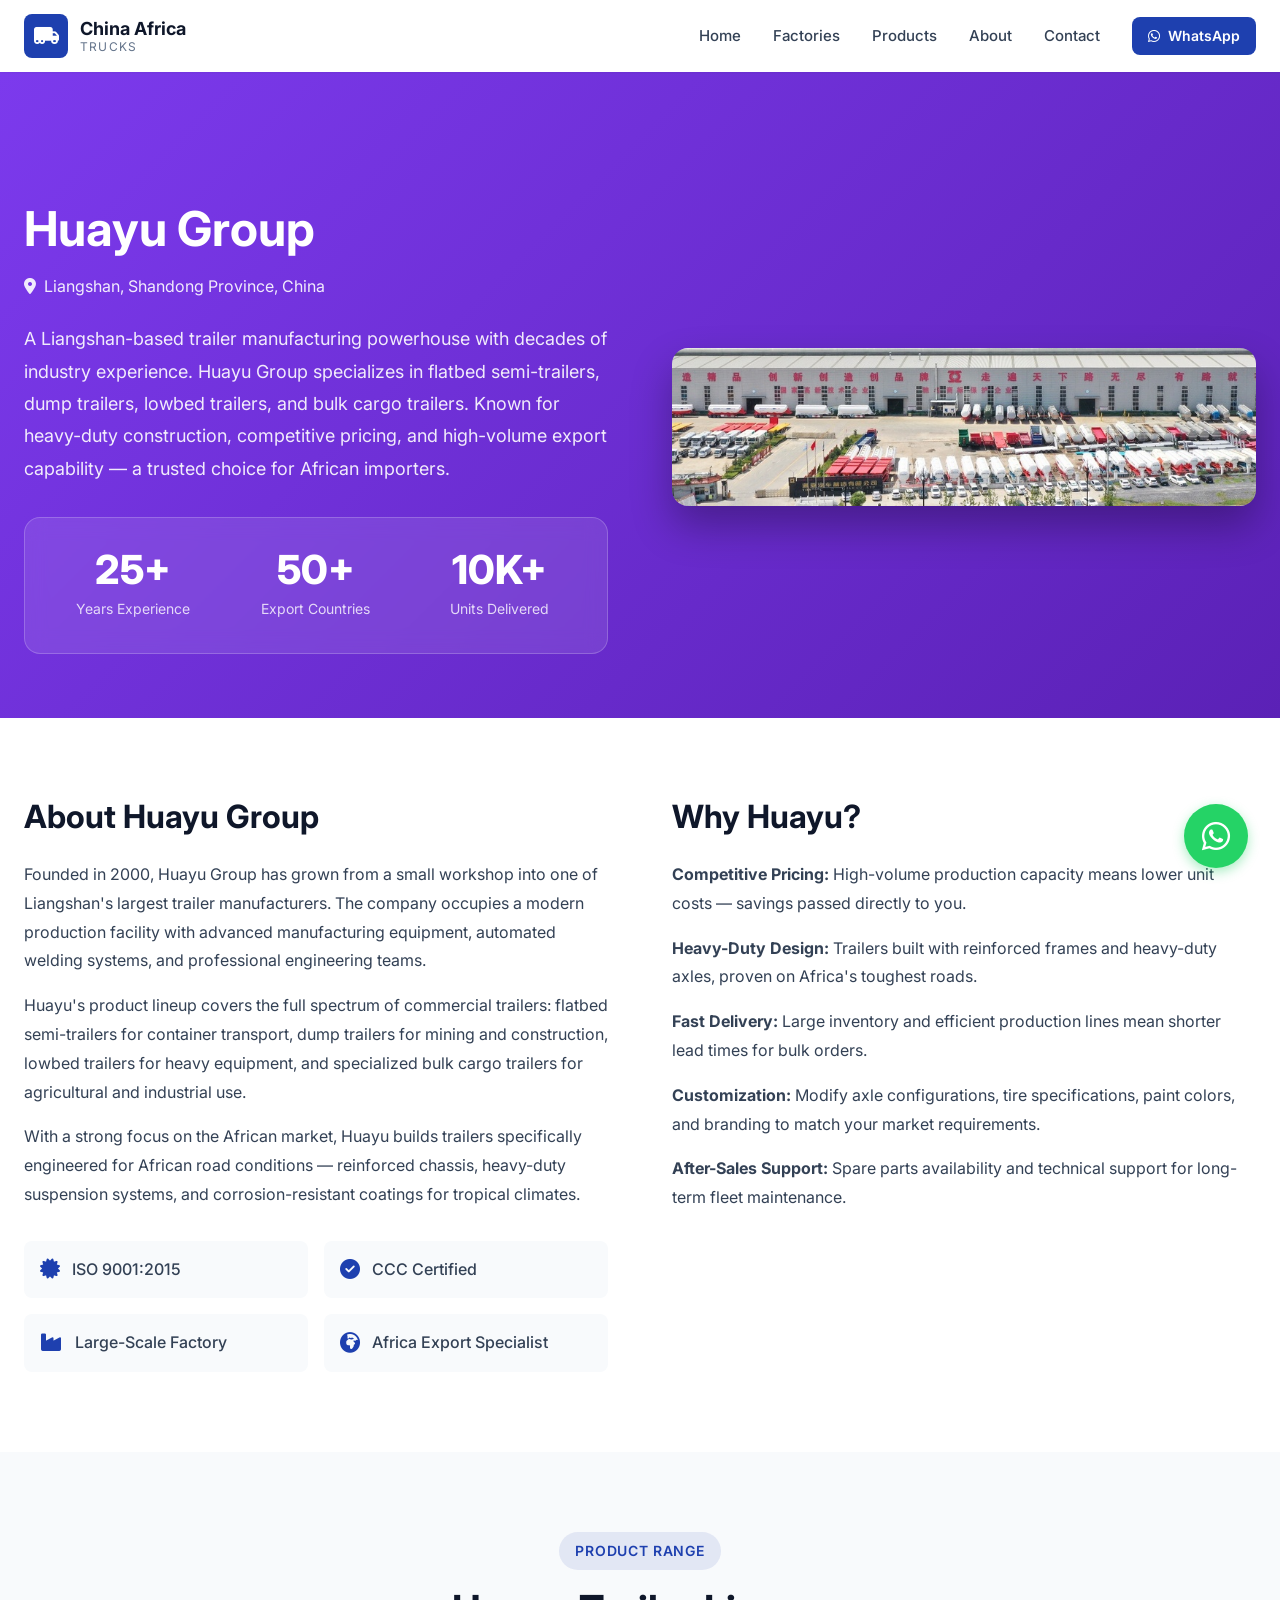
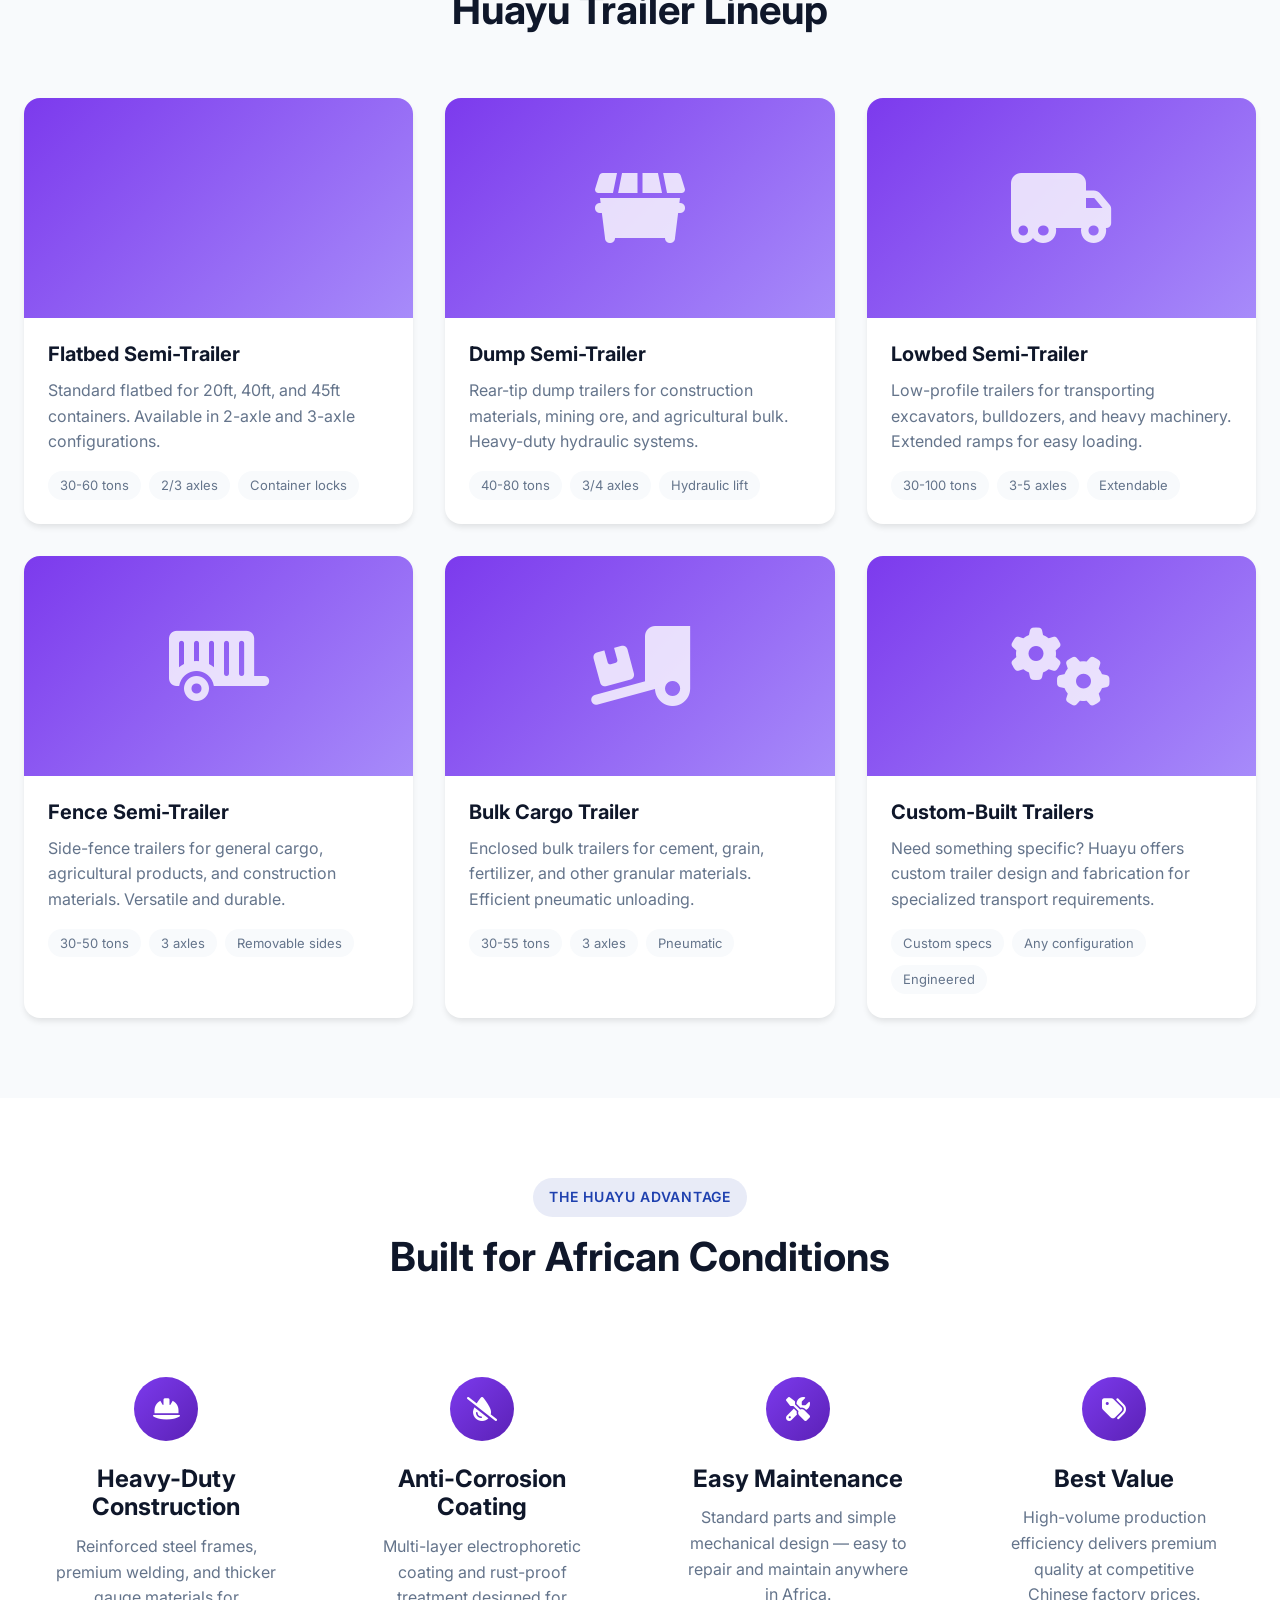
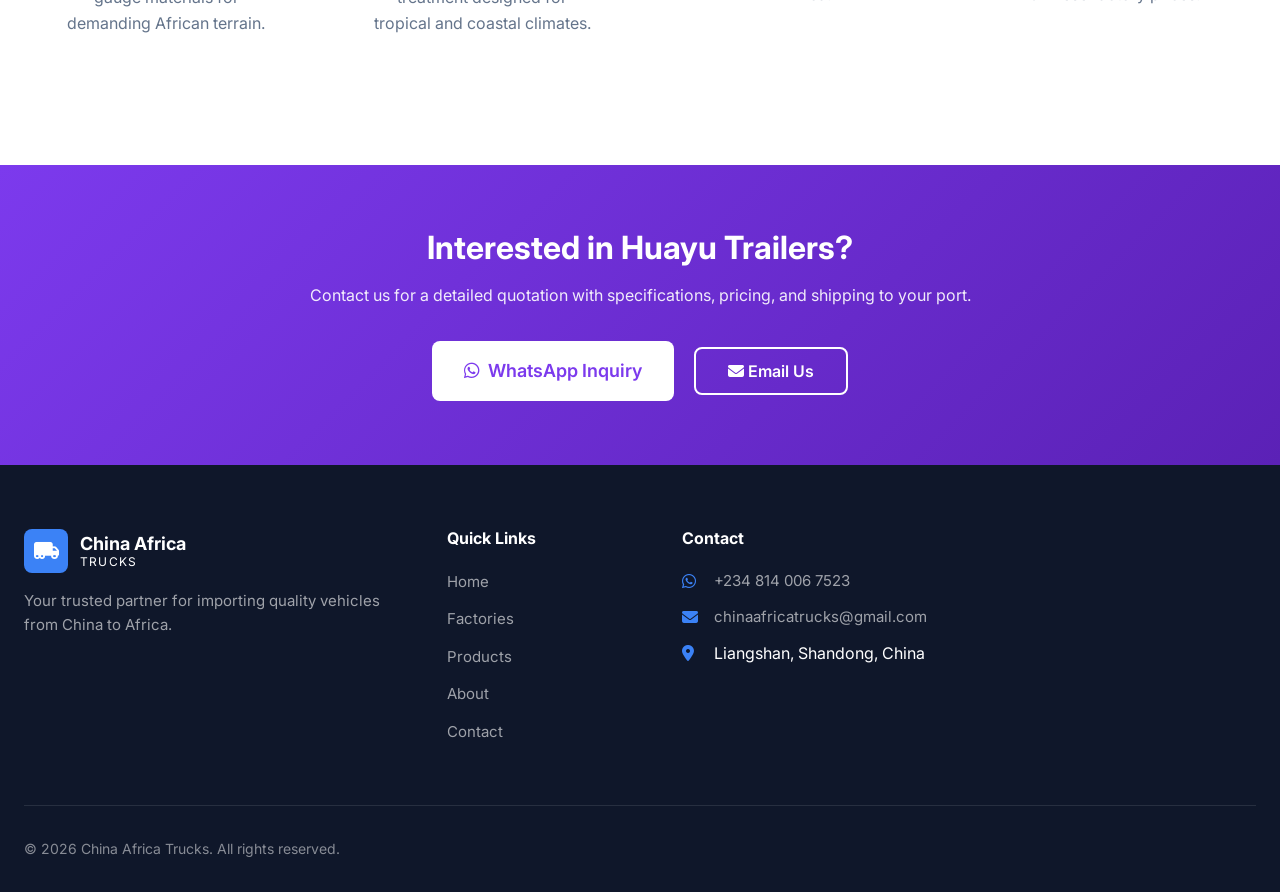
==== factories/huayu.html @ 966dcee7 "feat: Add Huayu Group, refresh Tongya content, mobile optimization - Add Liangshan Huayu Group as se" ====
<!DOCTYPE html>
<html lang="en">
<head>
<meta charset="UTF-8">
<meta name="viewport" content="width=device-width, initial-scale=1.0">
<title>Huayu Group | China Africa Trucks</title>
<meta name="description" content="Huayu Group - Leading manufacturer of flatbed and dump trailers in Liangshan, China. Decades of experience exporting to Africa with competitive pricing.">

<!-- Fonts -->
<link rel="preconnect" href="https://fonts.googleapis.com">
<link rel="preconnect" href="https://fonts.gstatic.com" crossorigin>
<link href="https://fonts.googleapis.com/css2?family=Inter:wght@400;500;600;700;800&display=swap" rel="stylesheet">

<!-- Icons -->
<link rel="stylesheet" href="https://cdnjs.cloudflare.com/ajax/libs/font-awesome/6.4.0/css/all.min.css">

<!-- Styles -->
<link rel="stylesheet" href="../css/style.css">

<style>
/* Factory Page Specific Styles */
.factory-hero {
background: linear-gradient(135deg, #7c3aed 0%, #5b21b6 100%);
color: white;
padding: 8rem 0 4rem;
margin-top: 72px;
}

.factory-hero-content {
display: grid;
grid-template-columns: 1fr 1fr;
gap: 4rem;
align-items: center;
}

.factory-hero-text h1 {
color: white;
font-size: 3rem;
margin-bottom: 1rem;
}

.factory-hero-text .location {
display: flex;
align-items: center;
gap: 0.5rem;
opacity: 0.9;
margin-bottom: 1.5rem;
}

.factory-hero-text .description {
font-size: 1.125rem;
line-height: 1.8;
opacity: 0.9;
margin-bottom: 2rem;
}

.factory-hero-stats {
display: grid;
grid-template-columns: repeat(3, 1fr);
gap: 2rem;
background: rgba(255,255,255,0.1);
backdrop-filter: blur(10px);
border-radius: 1rem;
padding: 2rem;
border: 1px solid rgba(255,255,255,0.2);
}

.hero-stat {
text-align: center;
}

.hero-stat .number {
font-size: 2.5rem;
font-weight: 800;
display: block;
line-height: 1;
}

.hero-stat .label {
font-size: 0.875rem;
opacity: 0.8;
margin-top: 0.5rem;
display: block;
}

.factory-hero-image img {
border-radius: 1rem;
box-shadow: 0 20px 40px rgba(0,0,0,0.3);
}

/* Overview Section */
.overview {
padding: 5rem 0;
}

.overview-grid {
display: grid;
grid-template-columns: 1fr 1fr;
gap: 4rem;
align-items: start;
}

.overview-text h2 {
font-size: 2rem;
margin-bottom: 1.5rem;
color: var(--text-dark);
}

.overview-text p {
margin-bottom: 1rem;
line-height: 1.8;
color: var(--text-body);
}

.cert-list {
display: grid;
grid-template-columns: repeat(2, 1fr);
gap: 1rem;
margin-top: 2rem;
}

.cert-item {
display: flex;
align-items: center;
gap: 0.75rem;
padding: 1rem;
background: var(--bg-gray);
border-radius: 0.5rem;
font-weight: 500;
}

.cert-item i {
color: var(--primary);
font-size: 1.25rem;
}

/* Products Section */
.products-section {
padding: 5rem 0;
background: var(--bg-gray);
}

.product-grid {
display: grid;
grid-template-columns: repeat(auto-fit, minmax(300px, 1fr));
gap: 2rem;
}

.product-card {
background: white;
border-radius: 1rem;
overflow: hidden;
box-shadow: var(--shadow-md);
transition: transform 0.3s ease, box-shadow 0.3s ease;
}

.product-card:hover {
transform: translateY(-4px);
box-shadow: var(--shadow-xl);
}

.product-image {
height: 220px;
background: linear-gradient(135deg, #7c3aed, #a78bfa);
display: flex;
align-items: center;
justify-content: center;
}

.product-image i {
font-size: 5rem;
color: white;
opacity: 0.8;
}

.product-info {
padding: 1.5rem;
}

.product-info h3 {
font-size: 1.25rem;
margin-bottom: 0.75rem;
color: var(--text-dark);
}

.product-info p {
color: var(--text-light);
line-height: 1.6;
margin-bottom: 1rem;
}

.product-specs {
display: flex;
flex-wrap: wrap;
gap: 0.5rem;
}

.spec-tag {
padding: 0.25rem 0.75rem;
background: var(--bg-gray);
border-radius: 2rem;
font-size: 0.8125rem;
color: var(--text-light);
}

/* Advantages Section */
.advantages {
padding: 5rem 0;
}

.adv-grid {
display: grid;
grid-template-columns: repeat(auto-fit, minmax(250px, 1fr));
gap: 2rem;
}

.adv-card {
text-align: center;
padding: 2rem;
}

.adv-card .adv-icon {
width: 64px;
height: 64px;
background: linear-gradient(135deg, #7c3aed, #5b21b6);
border-radius: 50%;
display: flex;
align-items: center;
justify-content: center;
margin: 0 auto 1.5rem;
color: white;
font-size: 1.5rem;
}

.adv-card h3 {
margin-bottom: 0.75rem;
color: var(--text-dark);
}

.adv-card p {
color: var(--text-light);
line-height: 1.6;
}

/* CTA Section */
.cta-section {
padding: 4rem 0;
background: linear-gradient(135deg, #7c3aed 0%, #5b21b6 100%);
color: white;
text-align: center;
}

.cta-section h2 {
color: white;
font-size: 2rem;
margin-bottom: 1rem;
}

.cta-section p {
opacity: 0.9;
margin-bottom: 2rem;
}

.cta-section .btn {
background: white;
color: #7c3aed;
}

.cta-section .btn:hover {
background: #f5f3ff;
}

.cta-section .btn-outline-white {
border: 2px solid white;
color: white;
padding: 0.75rem 2rem;
border-radius: 0.5rem;
text-decoration: none;
font-weight: 600;
margin-left: 1rem;
transition: all 0.3s;
}

.cta-section .btn-outline-white:hover {
background: white;
color: #7c3aed;
}

@media (max-width: 768px) {
.factory-hero-content {
grid-template-columns: 1fr;
gap: 2rem;
}

.factory-hero-text h1 {
font-size: 2rem;
}

.factory-hero-stats {
grid-template-columns: repeat(3, 1fr);
gap: 1rem;
padding: 1.25rem;
}

.hero-stat .number {
font-size: 1.75rem;
}

.overview-grid {
grid-template-columns: 1fr;
}

.cert-list {
grid-template-columns: 1fr;
}

.cta-section .btn-outline-white {
display: block;
margin: 1rem 0 0;
}
}
</style>
</head>
<body>

<!-- Navigation -->
<nav class="navbar" id="navbar">
<div class="container">
<div class="nav-wrapper">
<a href="../" class="logo">
<div class="logo-icon"><i class="fas fa-truck-moving"></i></div>
<div class="logo-text">
<span class="logo-main">China Africa</span>
<span class="logo-sub">Trucks</span>
</div>
</a>
<div class="nav-menu" id="navMenu">
<ul class="nav-links">
<li><a href="../#home">Home</a></li>
<li><a href="../#factories">Factories</a></li>
<li><a href="../#products">Products</a></li>
<li><a href="../#about">About</a></li>
<li><a href="../#contact">Contact</a></li>
</ul>
<div class="nav-actions">
<a href="https://wa.me/2348140067523" class="btn btn-primary btn-sm" target="_blank">
<i class="fab fa-whatsapp"></i> WhatsApp
</a>
</div>
</div>
<button class="mobile-toggle" id="mobileToggle" aria-label="Toggle Menu">
<span></span><span></span><span></span>
</button>
</div>
</div>
</nav>

<!-- Hero -->
<section class="factory-hero">
<div class="container">
<div class="factory-hero-content">
<div class="factory-hero-text">
<h1>Huayu Group</h1>
<div class="location">
<i class="fas fa-map-marker-alt"></i>
<span>Liangshan, Shandong Province, China</span>
</div>
<p class="description">
A Liangshan-based trailer manufacturing powerhouse with decades of industry experience. Huayu Group specializes in flatbed semi-trailers, dump trailers, lowbed trailers, and bulk cargo trailers. Known for heavy-duty construction, competitive pricing, and high-volume export capability — a trusted choice for African importers.
</p>
<div class="factory-hero-stats">
<div class="hero-stat">
<span class="number">25+</span>
<span class="label">Years Experience</span>
</div>
<div class="hero-stat">
<span class="number">50+</span>
<span class="label">Export Countries</span>
</div>
<div class="hero-stat">
<span class="number">10K+</span>
<span class="label">Units Delivered</span>
</div>
</div>
</div>
<div class="factory-hero-image">
<img src="../assets/images/tongya-factory.jpg" alt="Huayu Group Factory" style="width:100%;height:auto" loading="lazy">
</div>
</div>
</div>
</section>

<!-- Overview -->
<section class="overview">
<div class="container">
<div class="overview-grid">
<div class="overview-text">
<h2>About Huayu Group</h2>
<p>Founded in 2000, Huayu Group has grown from a small workshop into one of Liangshan's largest trailer manufacturers. The company occupies a modern production facility with advanced manufacturing equipment, automated welding systems, and professional engineering teams.</p>
<p>Huayu's product lineup covers the full spectrum of commercial trailers: flatbed semi-trailers for container transport, dump trailers for mining and construction, lowbed trailers for heavy equipment, and specialized bulk cargo trailers for agricultural and industrial use.</p>
<p>With a strong focus on the African market, Huayu builds trailers specifically engineered for African road conditions — reinforced chassis, heavy-duty suspension systems, and corrosion-resistant coatings for tropical climates.</p>
<div class="cert-list">
<div class="cert-item">
<i class="fas fa-certificate"></i>
<span>ISO 9001:2015</span>
</div>
<div class="cert-item">
<i class="fas fa-check-circle"></i>
<span>CCC Certified</span>
</div>
<div class="cert-item">
<i class="fas fa-industry"></i>
<span>Large-Scale Factory</span>
</div>
<div class="cert-item">
<i class="fas fa-globe-africa"></i>
<span>Africa Export Specialist</span>
</div>
</div>
</div>
<div class="overview-text">
<h2>Why Huayu?</h2>
<p><strong>Competitive Pricing:</strong> High-volume production capacity means lower unit costs — savings passed directly to you.</p>
<p><strong>Heavy-Duty Design:</strong> Trailers built with reinforced frames and heavy-duty axles, proven on Africa's toughest roads.</p>
<p><strong>Fast Delivery:</strong> Large inventory and efficient production lines mean shorter lead times for bulk orders.</p>
<p><strong>Customization:</strong> Modify axle configurations, tire specifications, paint colors, and branding to match your market requirements.</p>
<p><strong>After-Sales Support:</strong> Spare parts availability and technical support for long-term fleet maintenance.</p>
</div>
</div>
</div>
</section>

<!-- Products -->
<section class="products-section">
<div class="container">
<div class="section-header">
<span class="section-tag">Product Range</span>
<h2 class="section-title">Huayu Trailer Lineup</h2>
</div>
<div class="product-grid">

<div class="product-card">
<div class="product-image"><i class="fas fa-truck-flatbed"></i></div>
<div class="product-info">
<h3>Flatbed Semi-Trailer</h3>
<p>Standard flatbed for 20ft, 40ft, and 45ft containers. Available in 2-axle and 3-axle configurations.</p>
<div class="product-specs">
<span class="spec-tag">30-60 tons</span>
<span class="spec-tag">2/3 axles</span>
<span class="spec-tag">Container locks</span>
</div>
</div>
</div>

<div class="product-card">
<div class="product-image"><i class="fas fa-dumpster"></i></div>
<div class="product-info">
<h3>Dump Semi-Trailer</h3>
<p>Rear-tip dump trailers for construction materials, mining ore, and agricultural bulk. Heavy-duty hydraulic systems.</p>
<div class="product-specs">
<span class="spec-tag">40-80 tons</span>
<span class="spec-tag">3/4 axles</span>
<span class="spec-tag">Hydraulic lift</span>
</div>
</div>
</div>

<div class="product-card">
<div class="product-image"><i class="fas fa-truck-moving"></i></div>
<div class="product-info">
<h3>Lowbed Semi-Trailer</h3>
<p>Low-profile trailers for transporting excavators, bulldozers, and heavy machinery. Extended ramps for easy loading.</p>
<div class="product-specs">
<span class="spec-tag">30-100 tons</span>
<span class="spec-tag">3-5 axles</span>
<span class="spec-tag">Extendable</span>
</div>
</div>
</div>

<div class="product-card">
<div class="product-image"><i class="fas fa-trailer"></i></div>
<div class="product-info">
<h3>Fence Semi-Trailer</h3>
<p>Side-fence trailers for general cargo, agricultural products, and construction materials. Versatile and durable.</p>
<div class="product-specs">
<span class="spec-tag">30-50 tons</span>
<span class="spec-tag">3 axles</span>
<span class="spec-tag">Removable sides</span>
</div>
</div>
</div>

<div class="product-card">
<div class="product-image"><i class="fas fa-truck-loading"></i></div>
<div class="product-info">
<h3>Bulk Cargo Trailer</h3>
<p>Enclosed bulk trailers for cement, grain, fertilizer, and other granular materials. Efficient pneumatic unloading.</p>
<div class="product-specs">
<span class="spec-tag">30-55 tons</span>
<span class="spec-tag">3 axles</span>
<span class="spec-tag">Pneumatic</span>
</div>
</div>
</div>

<div class="product-card">
<div class="product-image"><i class="fas fa-cogs"></i></div>
<div class="product-info">
<h3>Custom-Built Trailers</h3>
<p>Need something specific? Huayu offers custom trailer design and fabrication for specialized transport requirements.</p>
<div class="product-specs">
<span class="spec-tag">Custom specs</span>
<span class="spec-tag">Any configuration</span>
<span class="spec-tag">Engineered</span>
</div>
</div>
</div>

</div>
</div>
</section>

<!-- Advantages -->
<section class="advantages">
<div class="container">
<div class="section-header">
<span class="section-tag">The Huayu Advantage</span>
<h2 class="section-title">Built for African Conditions</h2>
</div>
<div class="adv-grid">
<div class="adv-card">
<div class="adv-icon"><i class="fas fa-hard-hat"></i></div>
<h3>Heavy-Duty Construction</h3>
<p>Reinforced steel frames, premium welding, and thicker gauge materials for demanding African terrain.</p>
</div>
<div class="adv-card">
<div class="adv-icon"><i class="fas fa-tint-slash"></i></div>
<h3>Anti-Corrosion Coating</h3>
<p>Multi-layer electrophoretic coating and rust-proof treatment designed for tropical and coastal climates.</p>
</div>
<div class="adv-card">
<div class="adv-icon"><i class="fas fa-tools"></i></div>
<h3>Easy Maintenance</h3>
<p>Standard parts and simple mechanical design — easy to repair and maintain anywhere in Africa.</p>
</div>
<div class="adv-card">
<div class="adv-icon"><i class="fas fa-tags"></i></div>
<h3>Best Value</h3>
<p>High-volume production efficiency delivers premium quality at competitive Chinese factory prices.</p>
</div>
</div>
</div>
</section>

<!-- CTA -->
<section class="cta-section">
<div class="container">
<h2>Interested in Huayu Trailers?</h2>
<p>Contact us for a detailed quotation with specifications, pricing, and shipping to your port.</p>
<a href="https://wa.me/2348140067523" class="btn btn-primary btn-lg" target="_blank">
<i class="fab fa-whatsapp"></i> WhatsApp Inquiry
</a>
<a href="../#contact" class="btn-outline-white">
<i class="fas fa-envelope"></i> Email Us
</a>
</div>
</section>

<!-- Footer -->
<footer class="footer">
<div class="container">
<div class="footer-grid">
<div class="footer-brand">
<a href="../" class="logo">
<div class="logo-icon"><i class="fas fa-truck-moving"></i></div>
<div class="logo-text">
<span class="logo-main">China Africa</span>
<span class="logo-sub">Trucks</span>
</div>
</a>
<p class="footer-tagline">Your trusted partner for importing quality vehicles from China to Africa.</p>
</div>
<div class="footer-links">
<h4>Quick Links</h4>
<ul>
<li><a href="../#home">Home</a></li>
<li><a href="../#factories">Factories</a></li>
<li><a href="../#products">Products</a></li>
<li><a href="../#about">About</a></li>
<li><a href="../#contact">Contact</a></li>
</ul>
</div>
<div class="footer-contact">
<h4>Contact</h4>
<ul>
<li><i class="fab fa-whatsapp"></i> <a href="https://wa.me/2348140067523">+234 814 006 7523</a></li>
<li><i class="fas fa-envelope"></i> <a href="mailto:chinaafricatrucks@gmail.com">chinaafricatrucks@gmail.com</a></li>
<li><i class="fas fa-map-marker-alt"></i> <span>Liangshan, Shandong, China</span></li>
</ul>
</div>
</div>
<div class="footer-bottom">
<p>© 2026 China Africa Trucks. All rights reserved.</p>
</div>
</div>
</footer>

<a href="https://wa.me/2348140067523" class="whatsapp-float" target="_blank" aria-label="Chat on WhatsApp">
<i class="fab fa-whatsapp"></i>
<span class="whatsapp-tooltip">Chat with us</span>
</a>

<script src="../js/main.js"></script>
</body>
</html>
---- css/style.css ----
/* CSS Variables */
:root {
    /* Colors */
    --primary: #1e40af;
    --primary-light: #3b82f6;
    --primary-dark: #1e3a8a;
    --secondary: #f59e0b;
    --accent: #10b981;
    --whatsapp: #25d366;
    
    /* Text Colors */
    --text-dark: #0f172a;
    --text-body: #334155;
    --text-light: #64748b;
    --text-muted: #94a3b8;
    
    /* Background Colors */
    --bg-white: #ffffff;
    --bg-gray: #f8fafc;
    --bg-dark: #0f172a;
    --bg-overlay: rgba(15, 23, 42, 0.7);
    
    /* Border & Shadow */
    --border-light: #e2e8f0;
    --border-medium: #cbd5e1;
    --shadow-sm: 0 1px 2px 0 rgba(0, 0, 0, 0.05);
    --shadow-md: 0 4px 6px -1px rgba(0, 0, 0, 0.1);
    --shadow-lg: 0 10px 15px -3px rgba(0, 0, 0, 0.1);
    --shadow-xl: 0 20px 25px -5px rgba(0, 0, 0, 0.1);
    
    /* Spacing */
    --section-padding: 6rem;
    --container-max: 1280px;
    
    /* Typography */
    --font-sans: 'Inter', -apple-system, BlinkMacSystemFont, 'Segoe UI', Roboto, sans-serif;
    
    /* Animation */
    --transition-fast: 150ms ease;
    --transition-base: 300ms ease;
    --transition-slow: 500ms ease;
    
    /* Border Radius */
    --radius-sm: 0.375rem;
    --radius-md: 0.5rem;
    --radius-lg: 0.75rem;
    --radius-xl: 1rem;
    --radius-full: 9999px;
}

/* Reset & Base */
*, *::before, *::after {
    margin: 0;
    padding: 0;
    box-sizing: border-box;
}

html {
    scroll-behavior: smooth;
    font-size: 16px;
}

body {
    font-family: var(--font-sans);
    font-size: 1rem;
    line-height: 1.6;
    color: var(--text-body);
    background: var(--bg-white);
    -webkit-font-smoothing: antialiased;
    -moz-osx-font-smoothing: grayscale;
}

img {
    max-width: 100%;
    height: auto;
    display: block;
}

a {
    color: var(--primary);
    text-decoration: none;
    transition: color var(--transition-base);
}

a:hover {
    color: var(--primary-light);
}

/* Container */
.container {
    max-width: var(--container-max);
    margin: 0 auto;
    padding: 0 1.5rem;
}

/* Typography */
h1, h2, h3, h4, h5, h6 {
    font-weight: 700;
    line-height: 1.2;
    color: var(--text-dark);
}

h1 { font-size: clamp(2rem, 5vw, 3.5rem); }
h2 { font-size: clamp(1.75rem, 4vw, 2.5rem); }
h3 { font-size: clamp(1.25rem, 3vw, 1.5rem); }

p {
    margin-bottom: 1rem;
}

/* Section Base */
.section {
    padding: var(--section-padding) 0;
}

.section-gray {
    background: var(--bg-gray);
}

.section-dark {
    background: var(--bg-dark);
    color: white;
}

.section-dark h2,
.section-dark h3 {
    color: white;
}

/* Section Header */
.section-header {
    text-align: center;
    max-width: 700px;
    margin: 0 auto 4rem;
}

.section-header.left {
    text-align: left;
    margin-left: 0;
}

.section-header.light {
    color: white;
}

.section-tag {
    display: inline-block;
    padding: 0.5rem 1rem;
    background: rgba(30, 64, 175, 0.1);
    color: var(--primary);
    font-size: 0.875rem;
    font-weight: 600;
    text-transform: uppercase;
    letter-spacing: 0.05em;
    border-radius: var(--radius-full);
    margin-bottom: 1rem;
}

.section-dark .section-tag {
    background: rgba(255, 255, 255, 0.1);
    color: white;
}

.section-title {
    margin-bottom: 1rem;
}

/* Buttons */
.btn {
    display: inline-flex;
    align-items: center;
    justify-content: center;
    gap: 0.5rem;
    padding: 0.75rem 1.5rem;
    font-size: 1rem;
    font-weight: 600;
    border-radius: var(--radius-md);
    border: none;
    cursor: pointer;
    transition: all var(--transition-base);
    text-decoration: none;
}

.btn-primary {
    background: var(--primary);
    color: white;
}

.btn-primary:hover {
    background: var(--primary-dark);
    color: white;
    transform: translateY(-2px);
    box-shadow: var(--shadow-lg);
}

.btn-secondary {
    background: var(--secondary);
    color: white;
}

.btn-secondary:hover {
    background: #d97706;
    color: white;
}

.btn-outline {
    background: transparent;
    color: var(--primary);
    border: 2px solid var(--primary);
}

.btn-outline:hover {
    background: var(--primary);
    color: white;
}

.btn-text {
    background: transparent;
    color: var(--primary);
    padding: 0.5rem;
}

.btn-text:hover {
    color: var(--primary-dark);
}

.btn-sm {
    padding: 0.5rem 1rem;
    font-size: 0.875rem;
}

.btn-lg {
    padding: 1rem 2rem;
    font-size: 1.125rem;
}

.btn-full {
    width: 100%;
}

/* Navigation */
.navbar {
    position: fixed;
    top: 0;
    left: 0;
    right: 0;
    z-index: 1000;
    background: rgba(255, 255, 255, 0.95);
    backdrop-filter: blur(10px);
    box-shadow: var(--shadow-sm);
    transition: all var(--transition-base);
}

.nav-wrapper {
    display: flex;
    align-items: center;
    justify-content: space-between;
    height: 72px;
}

.logo {
    display: flex;
    align-items: center;
    gap: 0.75rem;
    text-decoration: none;
}

.logo-icon {
    width: 44px;
    height: 44px;
    background: var(--primary);
    color: white;
    border-radius: var(--radius-md);
    display: flex;
    align-items: center;
    justify-content: center;
    font-size: 1.25rem;
}

.logo-text {
    display: flex;
    flex-direction: column;
    line-height: 1.2;
}

.logo-main {
    font-size: 1.125rem;
    font-weight: 700;
    color: var(--text-dark);
}

.logo-sub {
    font-size: 0.75rem;
    color: var(--text-light);
    text-transform: uppercase;
    letter-spacing: 0.1em;
}

.nav-menu {
    display: flex;
    align-items: center;
    gap: 2rem;
}

.nav-links {
    display: flex;
    list-style: none;
    gap: 2rem;
}

.nav-links a {
    color: var(--text-body);
    font-weight: 500;
    font-size: 0.9375rem;
    position: relative;
}

.nav-links a:hover {
    color: var(--primary);
}

.nav-links a::after {
    content: '';
    position: absolute;
    bottom: -4px;
    left: 0;
    width: 0;
    height: 2px;
    background: var(--primary);
    transition: width var(--transition-base);
}

.nav-links a:hover::after {
    width: 100%;
}

/* Dropdown */
.dropdown {
    position: relative;
}

.dropdown-menu {
    position: absolute;
    top: 100%;
    left: 0;
    min-width: 200px;
    background: white;
    border-radius: var(--radius-lg);
    box-shadow: var(--shadow-xl);
    padding: 0.5rem;
    opacity: 0;
    visibility: hidden;
    transform: translateY(10px);
    transition: all var(--transition-base);
    list-style: none;
}

.dropdown:hover .dropdown-menu {
    opacity: 1;
    visibility: visible;
    transform: translateY(0);
}

.dropdown-menu a {
    display: block;
    padding: 0.625rem 1rem;
    border-radius: var(--radius-md);
    font-size: 0.875rem;
}

.dropdown-menu a:hover {
    background: var(--bg-gray);
}

.nav-actions {
    display: flex;
    align-items: center;
    gap: 1rem;
}

.lang-switch {
    display: flex;
    align-items: center;
    gap: 0.5rem;
    padding: 0.5rem 1rem;
    background: transparent;
    border: 1px solid var(--border-light);
    border-radius: var(--radius-md);
    font-size: 0.875rem;
    font-weight: 500;
    color: var(--text-body);
    cursor: pointer;
    transition: all var(--transition-base);
}

.lang-switch:hover {
    border-color: var(--primary);
    color: var(--primary);
}

.mobile-toggle {
    display: none;
    flex-direction: column;
    gap: 5px;
    background: none;
    border: none;
    cursor: pointer;
    padding: 0.5rem;
}

.mobile-toggle span {
    width: 24px;
    height: 2px;
    background: var(--text-dark);
    border-radius: 2px;
    transition: all var(--transition-base);
}

/* Hero Section */
.hero {
    position: relative;
    min-height: 100vh;
    display: flex;
    align-items: center;
    justify-content: center;
    padding-top: 72px;
    background: linear-gradient(135deg, #1e3a8a 0%, #1e40af 50%, #3b82f6 100%);
    overflow: hidden;
}

.hero-background {
    position: absolute;
    inset: 0;
    overflow: hidden;
}

.hero-overlay {
    position: absolute;
    inset: 0;
    background: url('data:image/svg+xml,<svg xmlns="http://www.w3.org/2000/svg" viewBox="0 0 100 100"><rect fill="none" width="100" height="100"/><path fill="rgba(255,255,255,0.03)" d="M0,50 Q25,30 50,50 T100,50 L100,100 L0,100 Z"/></svg>');
    background-size: 100% auto;
    animation: wave 20s linear infinite;
}

.hero-pattern {
    position: absolute;
    inset: 0;
    background-image: radial-gradient(circle at 2px 2px, rgba(255,255,255,0.1) 1px, transparent 0);
    background-size: 40px 40px;
}

@keyframes wave {
    0% { transform: translateX(0); }
    100% { transform: translateX(-50%); }
}

.hero-content {
    position: relative;
    z-index: 1;
    text-align: center;
    color: white;
    max-width: 900px;
    padding: 2rem;
}

.hero-badge {
    display: inline-flex;
    align-items: center;
    gap: 0.5rem;
    padding: 0.5rem 1rem;
    background: rgba(255, 255, 255, 0.15);
    backdrop-filter: blur(10px);
    border-radius: var(--radius-full);
    font-size: 0.875rem;
    font-weight: 500;
    margin-bottom: 1.5rem;
}

.hero-badge i {
    color: var(--accent);
}

.hero-title {
    font-size: clamp(2.5rem, 6vw, 4rem);
    font-weight: 800;
    line-height: 1.1;
    margin-bottom: 1.5rem;
    color: white;
}

.hero-subtitle {
    font-size: clamp(1.125rem, 2.5vw, 1.5rem);
    font-weight: 400;
    opacity: 0.9;
    margin-bottom: 2.5rem;
    max-width: 600px;
    margin-left: auto;
    margin-right: auto;
}

.hero-cta {
    display: flex;
    gap: 1rem;
    justify-content: center;
    margin-bottom: 4rem;
    flex-wrap: wrap;
}

.hero-cta .btn-primary {
    background: white;
    color: var(--primary);
}

.hero-cta .btn-primary:hover {
    background: var(--bg-gray);
}

.hero-cta .btn-outline {
    border-color: white;
    color: white;
}

.hero-cta .btn-outline:hover {
    background: white;
    color: var(--primary);
}

.hero-stats {
    display: grid;
    grid-template-columns: repeat(4, 1fr);
    gap: 2rem;
    padding: 2rem;
    background: rgba(255, 255, 255, 0.1);
    backdrop-filter: blur(10px);
    border-radius: var(--radius-xl);
    border: 1px solid rgba(255, 255, 255, 0.2);
}

.stat-item {
    text-align: center;
}

.stat-number {
    font-size: 2.5rem;
    font-weight: 800;
    color: white;
    line-height: 1;
}

.stat-number::after {
    content: '+';
    font-size: 1.5rem;
}

.stat-label {
    display: block;
    font-size: 0.875rem;
    opacity: 0.8;
    margin-top: 0.5rem;
}

.hero-scroll {
    position: absolute;
    bottom: 2rem;
    left: 50%;
    transform: translateX(-50%);
    color: white;
    opacity: 0.6;
    animation: bounce 2s infinite;
}

@keyframes bounce {
    0%, 20%, 50%, 80%, 100% { transform: translateX(-50%) translateY(0); }
    40% { transform: translateX(-50%) translateY(-10px); }
    60% { transform: translateX(-50%) translateY(-5px); }
}

/* Factories Section */
.factories-grid {
    display: grid;
    grid-template-columns: repeat(auto-fit, minmax(350px, 1fr));
    gap: 2rem;
}

/* Single factory layout - center the card */
.factories-grid:has(> :only-child) {
    grid-template-columns: minmax(350px, 800px);
    justify-content: center;
}

.factories-grid > :only-child {
    max-width: 800px;
    margin: 0 auto;
}

.factory-card {
    background: white;
    border-radius: var(--radius-xl);
    overflow: hidden;
    box-shadow: var(--shadow-md);
    transition: all var(--transition-base);
    border: 1px solid var(--border-light);
}

.factory-card:hover {
    transform: translateY(-8px);
    box-shadow: var(--shadow-xl);
}

.factory-card.featured {
    border: 2px solid var(--primary);
}

.factory-image {
    position: relative;
    height: 200px;
    background: linear-gradient(135deg, var(--bg-gray), #e2e8f0);
    display: flex;
    align-items: center;
    justify-content: center;
}

.factory-badge {
    position: absolute;
    top: 1rem;
    left: 1rem;
    padding: 0.375rem 0.75rem;
    background: var(--primary);
    color: white;
    font-size: 0.75rem;
    font-weight: 600;
    border-radius: var(--radius-full);
    text-transform: uppercase;
}

.factory-placeholder {
    font-size: 4rem;
    color: var(--primary-light);
    opacity: 0.5;
}

.factory-content {
    padding: 1.5rem;
}

.factory-meta {
    display: flex;
    justify-content: space-between;
    align-items: center;
    margin-bottom: 0.75rem;
    font-size: 0.875rem;
}

.factory-location {
    display: flex;
    align-items: center;
    gap: 0.375rem;
    color: var(--text-light);
}

.factory-location i {
    color: var(--secondary);
}

.factory-year {
    color: var(--text-muted);
}

.factory-name {
    font-size: 1.25rem;
    margin-bottom: 0.25rem;
}

.factory-specialty {
    color: var(--primary);
    font-weight: 600;
    font-size: 0.875rem;
    margin-bottom: 0.75rem;
}

.factory-description {
    color: var(--text-light);
    font-size: 0.9375rem;
    line-height: 1.6;
    margin-bottom: 1rem;
}

.factory-certifications {
    display: flex;
    gap: 0.5rem;
    margin-bottom: 1.25rem;
}

.cert-badge {
    display: inline-flex;
    align-items: center;
    gap: 0.375rem;
    padding: 0.375rem 0.75rem;
    background: rgba(16, 185, 129, 0.1);
    color: var(--accent);
    font-size: 0.75rem;
    font-weight: 600;
    border-radius: var(--radius-full);
}

.factory-actions {
    display: flex;
    gap: 0.75rem;
}

.factories-footer {
    text-align: center;
    margin-top: 3rem;
}

/* Categories Section */
.categories-grid {
    display: grid;
    grid-template-columns: repeat(auto-fit, minmax(300px, 1fr));
    gap: 1.5rem;
}

.category-card {
    display: flex;
    background: white;
    border-radius: var(--radius-lg);
    padding: 1.5rem;
    box-shadow: var(--shadow-sm);
    border: 1px solid var(--border-light);
    transition: all var(--transition-base);
    text-decoration: none;
    color: inherit;
}

.category-card:hover {
    transform: translateY(-4px);
    box-shadow: var(--shadow-lg);
    border-color: var(--primary-light);
}

.category-icon {
    flex-shrink: 0;
    width: 56px;
    height: 56px;
    background: linear-gradient(135deg, var(--primary), var(--primary-light));
    color: white;
    border-radius: var(--radius-md);
    display: flex;
    align-items: center;
    justify-content: center;
    font-size: 1.5rem;
    margin-right: 1rem;
}

.category-content {
    flex: 1;
}

.category-content h3 {
    font-size: 1.125rem;
    margin-bottom: 0.375rem;
}

.category-content p {
    font-size: 0.875rem;
    color: var(--text-light);
    margin-bottom: 0.75rem;
    line-height: 1.5;
}

.category-link {
    display: inline-flex;
    align-items: center;
    gap: 0.375rem;
    color: var(--primary);
    font-size: 0.875rem;
    font-weight: 600;
}

.category-link i {
    transition: transform var(--transition-base);
}

.category-card:hover .category-link i {
    transform: translateX(4px);
}

.category-image {
    display: none;
}

/* Features Section */
.features-grid {
    display: grid;
    grid-template-columns: repeat(auto-fit, minmax(250px, 1fr));
    gap: 2rem;
}

.feature-card {
    text-align: center;
    padding: 2rem;
}

.feature-icon {
    width: 80px;
    height: 80px;
    background: linear-gradient(135deg, rgba(30, 64, 175, 0.1), rgba(59, 130, 246, 0.1));
    color: var(--primary);
    border-radius: 50%;
    display: flex;
    align-items: center;
    justify-content: center;
    font-size: 2rem;
    margin: 0 auto 1.5rem;
}

.feature-card h3 {
    font-size: 1.25rem;
    margin-bottom: 0.75rem;
}

.feature-card p {
    color: var(--text-light);
    font-size: 0.9375rem;
    line-height: 1.6;
}

/* Process Section */
.process-steps {
    display: flex;
    align-items: flex-start;
    justify-content: center;
    gap: 1rem;
    flex-wrap: wrap;
}

.process-step {
    flex: 1;
    min-width: 150px;
    max-width: 200px;
    text-align: center;
}

.step-number {
    font-size: 3rem;
    font-weight: 800;
    color: rgba(255, 255, 255, 0.1);
    line-height: 1;
    margin-bottom: -1.5rem;
}

.step-icon {
    width: 64px;
    height: 64px;
    background: rgba(255, 255, 255, 0.1);
    color: white;
    border-radius: 50%;
    display: flex;
    align-items: center;
    justify-content: center;
    font-size: 1.5rem;
    margin: 0 auto 1rem;
    position: relative;
    z-index: 1;
}

.process-step h3 {
    color: white;
    font-size: 1.125rem;
    margin-bottom: 0.5rem;
}

.process-step p {
    color: rgba(255, 255, 255, 0.7);
    font-size: 0.875rem;
    line-height: 1.5;
}

.process-connector {
    color: rgba(255, 255, 255, 0.3);
    font-size: 1.25rem;
    padding-top: 2rem;
}

/* Markets Section */
.markets-grid {
    display: grid;
    grid-template-columns: repeat(auto-fit, minmax(120px, 1fr));
    gap: 2rem;
}

.market-item {
    text-align: center;
}

.market-item img {
    width: 64px;
    height: 48px;
    object-fit: cover;
    border-radius: var(--radius-sm);
    margin: 0 auto 0.75rem;
    box-shadow: var(--shadow-sm);
}

.market-item span {
    font-size: 0.9375rem;
    font-weight: 600;
    color: var(--text-body);
}

/* Contact Section */
.contact-wrapper {
    display: grid;
    grid-template-columns: 1fr 1.5fr;
    gap: 4rem;
    align-items: start;
}

.contact-methods {
    display: flex;
    flex-direction: column;
    gap: 1rem;
    margin: 2rem 0;
}

.contact-method {
    display: flex;
    align-items: center;
    gap: 1rem;
    padding: 1rem;
    background: white;
    border-radius: var(--radius-lg);
    box-shadow: var(--shadow-sm);
    text-decoration: none;
    color: inherit;
    transition: all var(--transition-base);
    border: 2px solid transparent;
}

.contact-method:hover {
    transform: translateX(8px);
    box-shadow: var(--shadow-md);
}

.contact-method.whatsapp {
    border-color: var(--whatsapp);
}

.contact-method.whatsapp .method-icon {
    background: var(--whatsapp);
}

.method-icon {
    width: 48px;
    height: 48px;
    background: var(--primary);
    color: white;
    border-radius: var(--radius-md);
    display: flex;
    align-items: center;
    justify-content: center;
    font-size: 1.25rem;
    flex-shrink: 0;
}

.method-content {
    display: flex;
    flex-direction: column;
}

.method-label {
    font-size: 0.75rem;
    color: var(--text-muted);
    text-transform: uppercase;
    letter-spacing: 0.05em;
}

.method-value {
    font-weight: 600;
    color: var(--text-dark);
}

.method-badge {
    display: inline-block;
    padding: 0.25rem 0.5rem;
    background: var(--accent);
    color: white;
    font-size: 0.625rem;
    font-weight: 600;
    border-radius: var(--radius-sm);
    margin-top: 0.25rem;
    width: fit-content;
}

.contact-social {
    display: flex;
    align-items: center;
    gap: 1rem;
    margin-top: 2rem;
}

.contact-social span {
    font-size: 0.875rem;
    color: var(--text-light);
}

.contact-social a {
    width: 40px;
    height: 40px;
    background: white;
    border-radius: 50%;
    display: flex;
    align-items: center;
    justify-content: center;
    color: var(--text-body);
    box-shadow: var(--shadow-sm);
    transition: all var(--transition-base);
}

.contact-social a:hover {
    background: var(--primary);
    color: white;
    transform: translateY(-3px);
}

/* Contact Form */
.contact-form-wrapper {
    background: white;
    padding: 2rem;
    border-radius: var(--radius-xl);
    box-shadow: var(--shadow-lg);
}

.contact-form h3 {
    margin-bottom: 1.5rem;
    font-size: 1.25rem;
}

.form-row {
    display: grid;
    grid-template-columns: 1fr 1fr;
    gap: 1rem;
    margin-bottom: 1rem;
}

.form-group {
    margin-bottom: 1rem;
}

.form-row .form-group {
    margin-bottom: 0;
}

.form-group label {
    display: block;
    margin-bottom: 0.5rem;
    font-size: 0.875rem;
    font-weight: 500;
    color: var(--text-dark);
}

.form-group input,
.form-group select,
.form-group textarea {
    width: 100%;
    padding: 0.75rem 1rem;
    border: 1px solid var(--border-light);
    border-radius: var(--radius-md);
    font-size: 1rem;
    font-family: inherit;
    transition: all var(--transition-base);
    background: white;
}

.form-group input:focus,
.form-group select:focus,
.form-group textarea:focus {
    outline: none;
    border-color: var(--primary-light);
    box-shadow: 0 0 0 3px rgba(59, 130, 246, 0.1);
}

.form-group textarea {
    resize: vertical;
    min-height: 100px;
}

.form-note {
    text-align: center;
    color: var(--text-muted);
    font-size: 0.875rem;
    margin-top: 1rem;
    margin-bottom: 0;
}

.form-note i {
    color: var(--accent);
}

/* Footer */
.footer {
    background: var(--bg-dark);
    color: white;
    padding: 4rem 0 2rem;
}

.footer-grid {
    display: grid;
    grid-template-columns: 2fr 1fr 1fr 1.5fr;
    gap: 3rem;
    margin-bottom: 3rem;
}

.footer-brand .logo {
    margin-bottom: 1rem;
}

.footer-brand .logo-icon {
    background: var(--primary-light);
}

.footer-brand .logo-main,
.footer-brand .logo-sub {
    color: white;
}

.footer-tagline {
    color: rgba(255, 255, 255, 0.6);
    font-size: 0.9375rem;
    line-height: 1.6;
    margin-bottom: 1.5rem;
}

.footer-social {
    display: flex;
    gap: 0.75rem;
}

.footer-social a {
    width: 40px;
    height: 40px;
    background: rgba(255, 255, 255, 0.1);
    border-radius: 50%;
    display: flex;
    align-items: center;
    justify-content: center;
    color: white;
    transition: all var(--transition-base);
}

.footer-social a:hover {
    background: var(--primary);
    transform: translateY(-3px);
}

.footer h4 {
    color: white;
    font-size: 1rem;
    margin-bottom: 1.25rem;
}

.footer ul {
    list-style: none;
}

.footer li {
    margin-bottom: 0.75rem;
}

.footer a {
    color: rgba(255, 255, 255, 0.6);
    font-size: 0.9375rem;
    transition: color var(--transition-base);
}

.footer a:hover {
    color: white;
}

.footer-contact li {
    display: flex;
    align-items: center;
    gap: 0.75rem;
}

.footer-contact i {
    color: var(--primary-light);
    width: 20px;
}

.footer-bottom {
    display: flex;
    justify-content: space-between;
    align-items: center;
    padding-top: 2rem;
    border-top: 1px solid rgba(255, 255, 255, 0.1);
}

.footer-bottom p {
    color: rgba(255, 255, 255, 0.5);
    font-size: 0.875rem;
    margin: 0;
}

.footer-legal {
    display: flex;
    gap: 1.5rem;
}

.footer-legal a {
    font-size: 0.875rem;
}

/* WhatsApp Float */
.whatsapp-float {
    position: fixed;
    bottom: 2rem;
    right: 2rem;
    width: 64px;
    height: 64px;
    background: var(--whatsapp);
    color: white;
    border-radius: 50%;
    display: flex;
    align-items: center;
    justify-content: center;
    font-size: 2rem;
    box-shadow: 0 4px 12px rgba(37, 211, 102, 0.4);
    z-index: 999;
    transition: all var(--transition-base);
}

.whatsapp-float:hover {
    transform: scale(1.1);
    box-shadow: 0 6px 20px rgba(37, 211, 102, 0.5);
}

.whatsapp-tooltip {
    position: absolute;
    right: 100%;
    top: 50%;
    transform: translateY(-50%);
    margin-right: 1rem;
    padding: 0.5rem 1rem;
    background: var(--text-dark);
    color: white;
    font-size: 0.875rem;
    font-weight: 500;
    border-radius: var(--radius-md);
    white-space: nowrap;
    opacity: 0;
    visibility: hidden;
    transition: all var(--transition-base);
}

.whatsapp-tooltip::after {
    content: '';
    position: absolute;
    left: 100%;
    top: 50%;
    transform: translateY(-50%);
    border: 6px solid transparent;
    border-left-color: var(--text-dark);
}

.whatsapp-float:hover .whatsapp-tooltip {
    opacity: 1;
    visibility: visible;
}

/* Responsive Design */
@media (max-width: 1024px) {
    .hero-stats {
        grid-template-columns: repeat(2, 1fr);
    }
    
    .contact-wrapper {
        grid-template-columns: 1fr;
        gap: 3rem;
    }
    
    .footer-grid {
        grid-template-columns: repeat(2, 1fr);
    }
}

@media (max-width: 768px) {
    :root {
        --section-padding: 3rem;
    }
    
    html {
        font-size: 15px;
    }
    
    h1 { font-size: 2rem !important; }
    h2 { font-size: 1.625rem !important; }
    .section-title { font-size: 1.625rem !important; }
    
    .section-header {
        margin-bottom: 2rem;
    }
    
    .nav-menu {
        position: fixed;
        top: 72px;
        left: 0;
        right: 0;
        bottom: 0;
        background: white;
        flex-direction: column;
        padding: 2rem;
        transform: translateX(100%);
        transition: transform var(--transition-base);
        overflow-y: auto;
        display: none;
    }
    
    .nav-menu.active {
        display: flex;
        transform: translateX(0);
    }
    
    .nav-links {
        flex-direction: column;
        gap: 0.5rem;
        width: 100%;
    }
    
    .nav-links a {
        display: block;
        padding: 0.875rem 0;
        font-size: 1.125rem;
        min-height: 44px;
    }
    
    .dropdown-menu {
        position: static;
        opacity: 1;
        visibility: visible;
        transform: none;
        box-shadow: none;
        padding-left: 1rem;
        margin-top: 0.5rem;
    }
    
    .nav-actions {
        flex-direction: column;
        width: 100%;
        margin-top: 1rem;
        padding-top: 1rem;
        border-top: 1px solid var(--border-light);
    }
    
    .mobile-toggle {
        display: flex;
    }
    
    .hero {
        min-height: auto;
        padding: 6rem 0 4rem;
    }
    
    .hero-title {
        font-size: 2rem !important;
    }
    
    .hero-subtitle {
        font-size: 1rem !important;
    }
    
    .hero-stats {
        grid-template-columns: repeat(2, 1fr);
        gap: 1rem;
        padding: 1.5rem;
    }
    
    .stat-number {
        font-size: 1.75rem;
    }
    
    .hero-cta {
        flex-direction: column;
        width: 100%;
        gap: 0.75rem;
    }
    
    .hero-cta .btn {
        width: 100%;
        justify-content: center;
    }
    
    .factories-grid {
        grid-template-columns: 1fr;
        gap: 1.5rem;
    }
    
    .factory-card {
        max-width: 100%;
    }
    
    .factory-actions {
        flex-direction: column;
    }
    
    .factory-actions .btn {
        width: 100%;
        text-align: center;
        justify-content: center;
    }
    
    .categories-grid {
        grid-template-columns: 1fr;
        gap: 1rem;
    }
    
    .features-grid {
        grid-template-columns: 1fr;
        gap: 1.5rem;
    }
    
    .markets-grid {
        grid-template-columns: repeat(4, 1fr);
        gap: 1rem;
    }
    
    .process-steps {
        flex-direction: column;
        gap: 0.5rem;
    }
    
    .process-step {
        max-width: 100%;
    }
    
    .process-connector {
        transform: rotate(90deg);
        padding: 0.5rem 0;
    }
    
    .contact-wrapper {
        grid-template-columns: 1fr;
        gap: 2rem;
    }
    
    .form-row {
        grid-template-columns: 1fr;
    }
    
    input, select, textarea {
        font-size: 16px !important;
        min-height: 44px;
    }
    
    .footer-grid {
        grid-template-columns: 1fr;
        gap: 2rem;
    }
    
    .footer-bottom {
        flex-direction: column;
        gap: 1rem;
        text-align: center;
    }
    
    .whatsapp-float {
        width: 56px;
        height: 56px;
        font-size: 1.75rem;
        bottom: 1.5rem;
        right: 1.5rem;
    }
    
    .whatsapp-tooltip {
        display: none;
    }
    
    .btn-lg {
        padding: 0.875rem 1.5rem;
        font-size: 1rem;
    }
}

@media (max-width: 480px) {
    .hero-stats {
        grid-template-columns: 1fr;
    }
    
    .factories-grid {
        grid-template-columns: 1fr;
    }
    
    .categories-grid {
        grid-template-columns: 1fr;
    }
    
    .factory-actions {
        flex-direction: column;
    }
    
    .factory-actions .btn {
        width: 100%;
    }
    
    .markets-grid {
        grid-template-columns: repeat(2, 1fr);
    }
    
    .contact-methods {
        gap: 0.75rem;
    }
    
    .features-grid {
        grid-template-columns: 1fr;
    }
    
    .section {
        padding: var(--section-padding) 0;
    }
    
    .container {
        padding: 0 1rem;
    }
}

/* Animations */
@keyframes fadeInUp {
    from {
        opacity: 0;
        transform: translateY(30px);
    }
    to {
        opacity: 1;
        transform: translateY(0);
    }
}

.animate-fadeInUp {
    animation: fadeInUp 0.6s ease-out;
}

/* Print Styles */
@media print {
    .navbar,
    .whatsapp-float,
    .hero-cta,
    .hero-scroll {
        display: none !important;
    }
    
    .hero {
        min-height: auto;
        padding: 2rem 0;
    }
    
    body {
        font-size: 12pt;
    }
}

/* Focus Styles for Accessibility */
*:focus-visible {
    outline: 2px solid var(--primary);
    outline-offset: 2px;
}

/* Selection */
::selection {
    background: var(--primary-light);
    color: white;
}

/* Scrollbar */
::-webkit-scrollbar {
    width: 8px;
}

::-webkit-scrollbar-track {
    background: var(--bg-gray);
}

::-webkit-scrollbar-thumb {
    background: var(--border-medium);
    border-radius: 4px;
}

::-webkit-scrollbar-thumb:hover {
    background: var(--text-light);
}
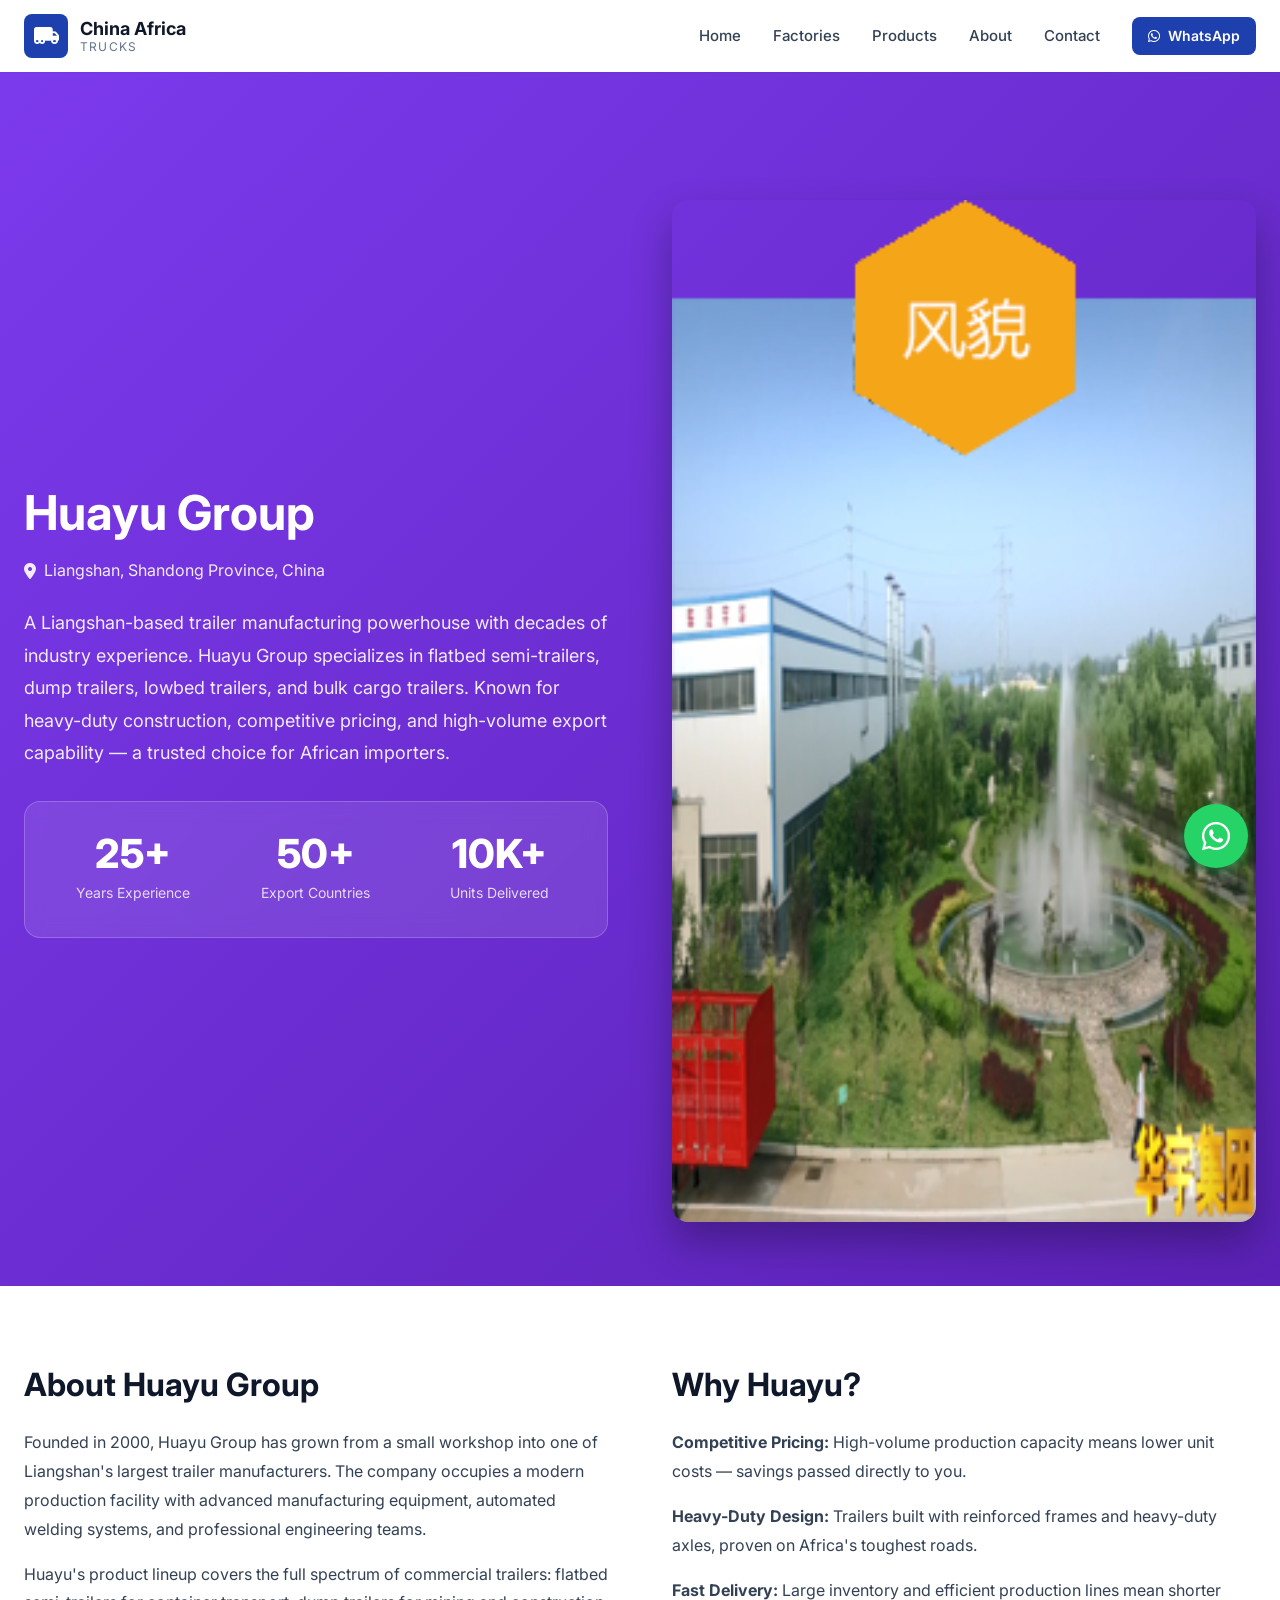
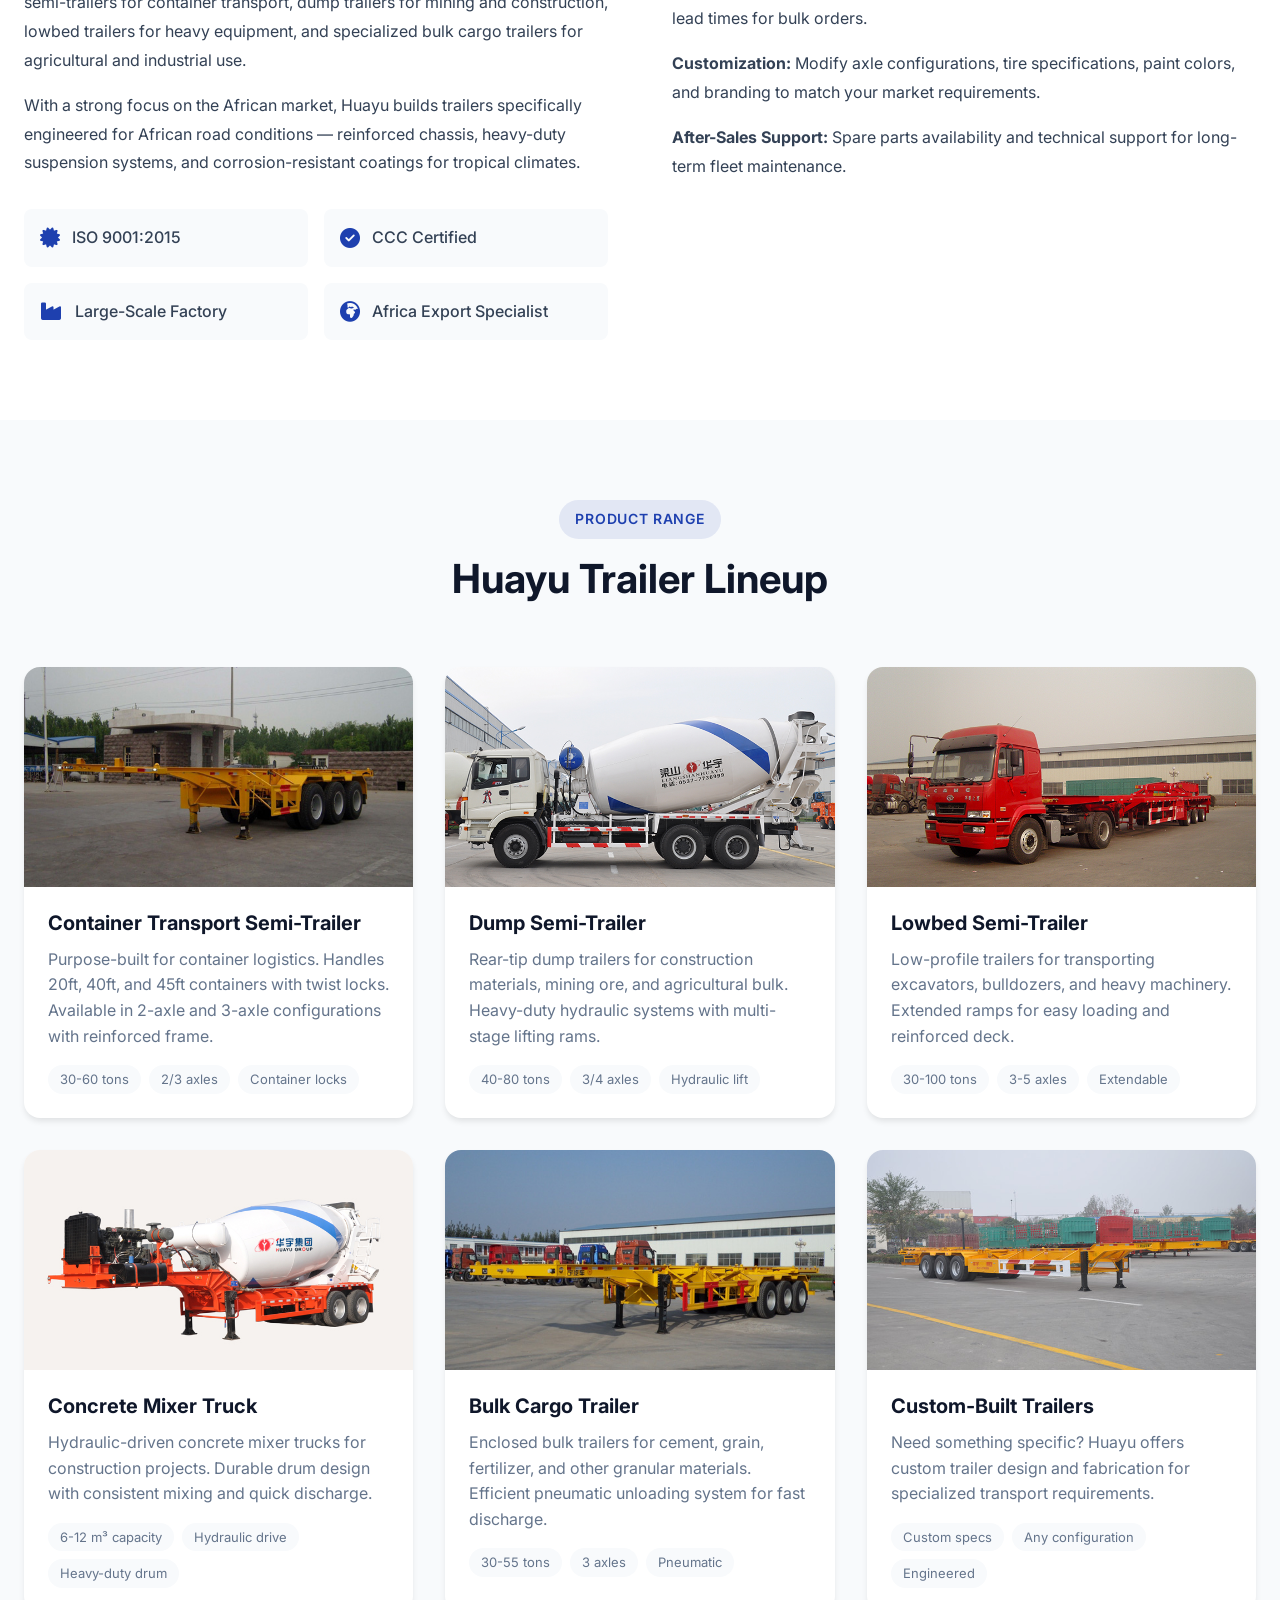
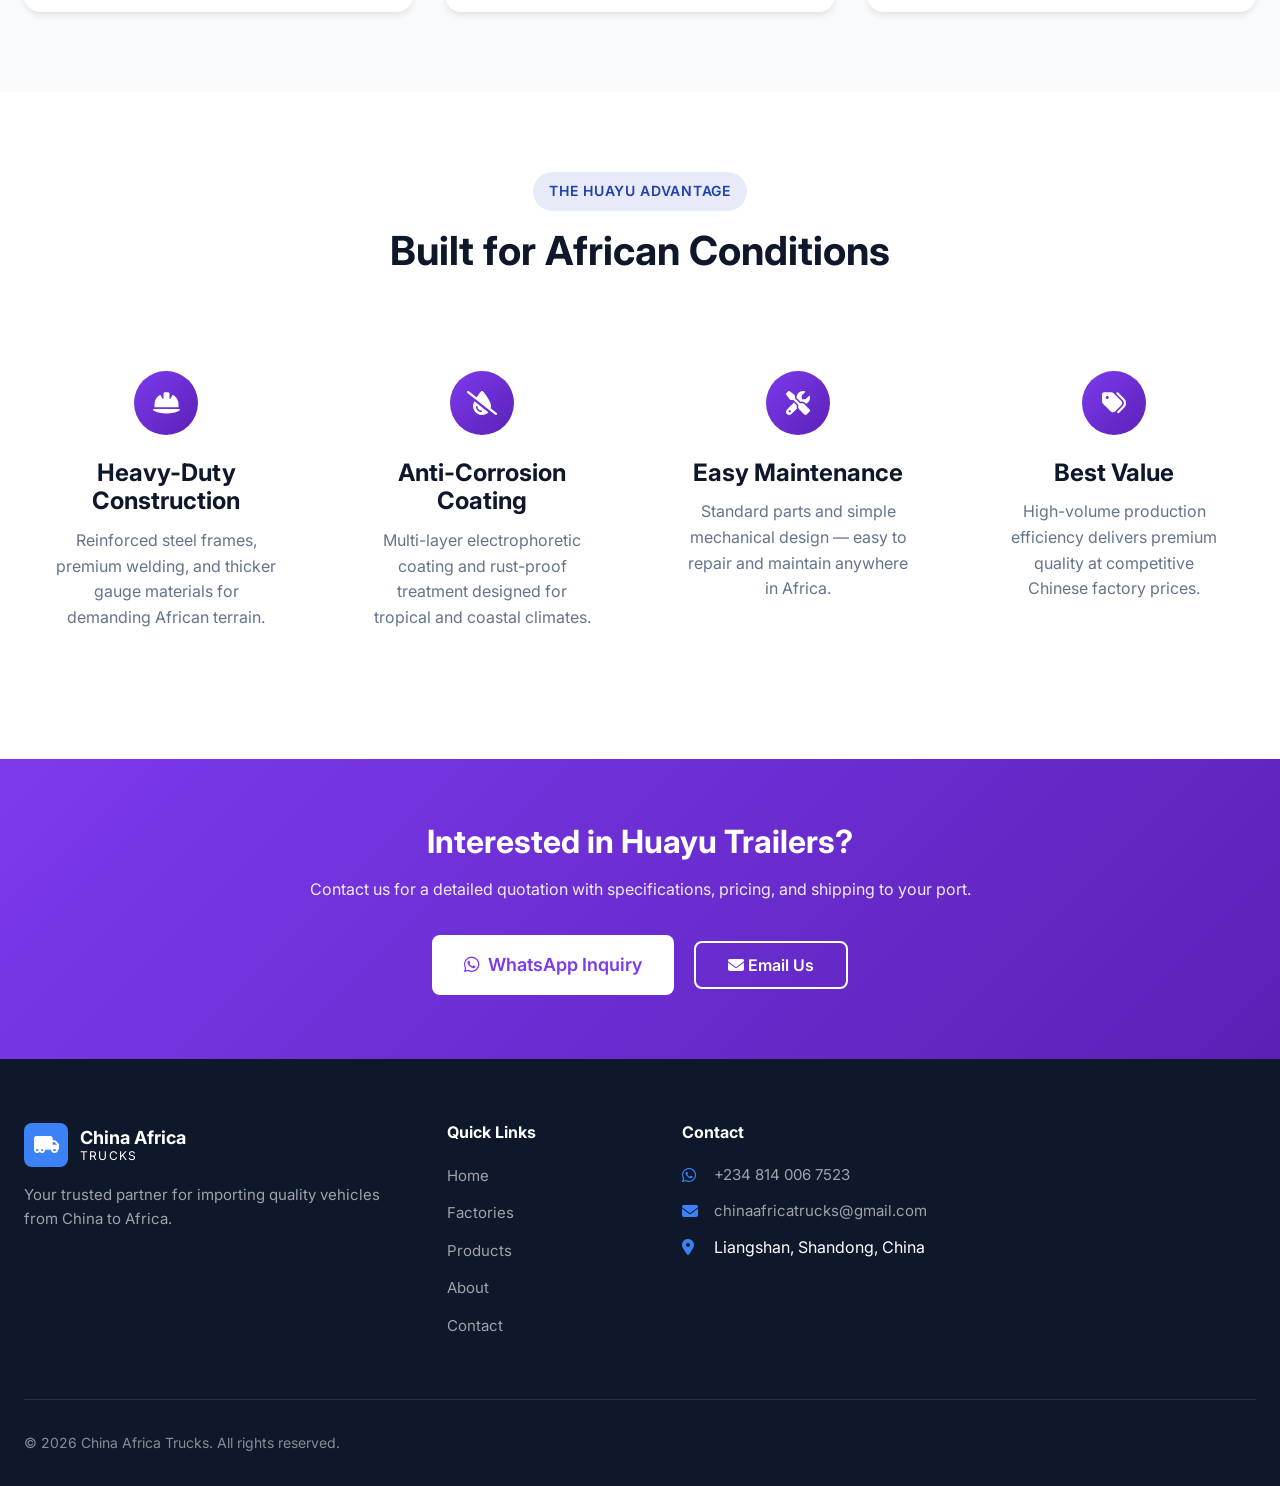
==== commit fbeecae1: "feat: Add real Huayu Group images from huayuchina.cn + update all pages - Download 14 factory/produc" ====
--- a/factories/huayu.html
+++ b/factories/huayu.html
@@ -1,6 +1,14 @@
 <!DOCTYPE html>
 <html lang="en">
 <head>
+<!-- Google tag (gtag.js) -->
+<script async src="https://www.googletagmanager.com/gtag/js?id=G-PNVCPDTN8Y"></script>
+<script>
+  window.dataLayer = window.dataLayer || [];
+  function gtag(){dataLayer.push(arguments);}
+  gtag('js', new Date());
+  gtag('config', 'G-PNVCPDTN8Y');
+</script>
 <meta charset="UTF-8">
 <meta name="viewport" content="width=device-width, initial-scale=1.0">
 <title>Huayu Group | China Africa Trucks</title>
@@ -384,7 +392,7 @@
 </div>
 </div>
 <div class="factory-hero-image">
-<img src="../assets/images/tongya-factory.jpg" alt="Huayu Group Factory" style="width:100%;height:auto" loading="lazy">
+<img src="../assets/images/huayu/huayu-factory-view.png" alt="Huayu Group Factory" style="width:100%;height:auto" loading="lazy">
 </div>
 </div>
 </div>
@@ -440,10 +448,10 @@
 <div class="product-grid">
 
 <div class="product-card">
-<div class="product-image"><i class="fas fa-truck-flatbed"></i></div>
+<div class="product-image" style="background: none; padding: 0;"><img src="../assets/images/huayu/huayu-container-1.jpg" alt="Container Transport Semi-Trailer" style="width:100%;height:100%;object-fit:cover" loading="lazy" onerror="this.style.display='none';this.parentElement.style.background='linear-gradient(135deg, #7c3aed, #a78bfa)';this.parentElement.innerHTML='<i class=\'fas fa-truck-flatbed\' style=\'font-size:5rem;color:white;opacity:0.8\'></i>'"></div>
 <div class="product-info">
-<h3>Flatbed Semi-Trailer</h3>
-<p>Standard flatbed for 20ft, 40ft, and 45ft containers. Available in 2-axle and 3-axle configurations.</p>
+<h3>Container Transport Semi-Trailer</h3>
+<p>Purpose-built for container logistics. Handles 20ft, 40ft, and 45ft containers with twist locks. Available in 2-axle and 3-axle configurations with reinforced frame.</p>
 <div class="product-specs">
 <span class="spec-tag">30-60 tons</span>
 <span class="spec-tag">2/3 axles</span>
@@ -453,10 +461,10 @@
 </div>
 
 <div class="product-card">
-<div class="product-image"><i class="fas fa-dumpster"></i></div>
+<div class="product-image" style="background: none; padding: 0;"><img src="../assets/images/huayu/huayu-dump-1.jpg" alt="Dump Semi-Trailer" style="width:100%;height:100%;object-fit:cover" loading="lazy" onerror="this.style.display='none';this.parentElement.style.background='linear-gradient(135deg, #7c3aed, #a78bfa)';this.parentElement.innerHTML='<i class=\\'fas fa-dumpster\\' style=\\'font-size:5rem;color:white;opacity:0.8\\'></i>'"></div>
 <div class="product-info">
 <h3>Dump Semi-Trailer</h3>
-<p>Rear-tip dump trailers for construction materials, mining ore, and agricultural bulk. Heavy-duty hydraulic systems.</p>
+<p>Rear-tip dump trailers for construction materials, mining ore, and agricultural bulk. Heavy-duty hydraulic systems with multi-stage lifting rams.</p>
 <div class="product-specs">
 <span class="spec-tag">40-80 tons</span>
 <span class="spec-tag">3/4 axles</span>
@@ -466,10 +474,10 @@
 </div>
 
 <div class="product-card">
-<div class="product-image"><i class="fas fa-truck-moving"></i></div>
+<div class="product-image" style="background: none; padding: 0;"><img src="../assets/images/huayu/huayu-lowbed-1.jpg" alt="Lowbed Semi-Trailer" style="width:100%;height:100%;object-fit:cover" loading="lazy" onerror="this.style.display='none';this.parentElement.style.background='linear-gradient(135deg, #7c3aed, #a78bfa)';this.parentElement.innerHTML='<i class=\\'fas fa-truck-moving\\' style=\\'font-size:5rem;color:white;opacity:0.8\\'></i>'"></div>
 <div class="product-info">
 <h3>Lowbed Semi-Trailer</h3>
-<p>Low-profile trailers for transporting excavators, bulldozers, and heavy machinery. Extended ramps for easy loading.</p>
+<p>Low-profile trailers for transporting excavators, bulldozers, and heavy machinery. Extended ramps for easy loading and reinforced deck.</p>
 <div class="product-specs">
 <span class="spec-tag">30-100 tons</span>
 <span class="spec-tag">3-5 axles</span>
@@ -479,23 +487,23 @@
 </div>
 
 <div class="product-card">
-<div class="product-image"><i class="fas fa-trailer"></i></div>
+<div class="product-image" style="background: none; padding: 0;"><img src="../assets/images/huayu/huayu-tanker-1.jpg" alt="Concrete Mixer Truck" style="width:100%;height:100%;object-fit:cover" loading="lazy" onerror="this.style.display='none';this.parentElement.style.background='linear-gradient(135deg, #7c3aed, #a78bfa)';this.parentElement.innerHTML='<i class=\\'fas fa-trailer\\' style=\\'font-size:5rem;color:white;opacity:0.8\\'></i>'"></div>
 <div class="product-info">
-<h3>Fence Semi-Trailer</h3>
-<p>Side-fence trailers for general cargo, agricultural products, and construction materials. Versatile and durable.</p>
+<h3>Concrete Mixer Truck</h3>
+<p>Hydraulic-driven concrete mixer trucks for construction projects. Durable drum design with consistent mixing and quick discharge.</p>
 <div class="product-specs">
-<span class="spec-tag">30-50 tons</span>
-<span class="spec-tag">3 axles</span>
-<span class="spec-tag">Removable sides</span>
+<span class="spec-tag">6-12 m³ capacity</span>
+<span class="spec-tag">Hydraulic drive</span>
+<span class="spec-tag">Heavy-duty drum</span>
 </div>
 </div>
 </div>
 
 <div class="product-card">
-<div class="product-image"><i class="fas fa-truck-loading"></i></div>
+<div class="product-image" style="background: none; padding: 0;"><img src="../assets/images/huayu/huayu-bulk-1.jpg" alt="Bulk Cargo Trailer" style="width:100%;height:100%;object-fit:cover" loading="lazy" onerror="this.style.display='none';this.parentElement.style.background='linear-gradient(135deg, #7c3aed, #a78bfa)';this.parentElement.innerHTML='<i class=\\'fas fa-truck-loading\\' style=\\'font-size:5rem;color:white;opacity:0.8\\'></i>'"></div>
 <div class="product-info">
 <h3>Bulk Cargo Trailer</h3>
-<p>Enclosed bulk trailers for cement, grain, fertilizer, and other granular materials. Efficient pneumatic unloading.</p>
+<p>Enclosed bulk trailers for cement, grain, fertilizer, and other granular materials. Efficient pneumatic unloading system for fast discharge.</p>
 <div class="product-specs">
 <span class="spec-tag">30-55 tons</span>
 <span class="spec-tag">3 axles</span>
@@ -505,7 +513,7 @@
 </div>
 
 <div class="product-card">
-<div class="product-image"><i class="fas fa-cogs"></i></div>
+<div class="product-image" style="background: none; padding: 0;"><img src="../assets/images/huayu/huayu-product-1.jpg" alt="Custom-Built Trailers" style="width:100%;height:100%;object-fit:cover" loading="lazy" onerror="this.style.display='none';this.parentElement.style.background='linear-gradient(135deg, #7c3aed, #a78bfa)';this.parentElement.innerHTML='<i class=\\'fas fa-cogs\\' style=\\'font-size:5rem;color:white;opacity:0.8\\'></i>'"></div>
 <div class="product-info">
 <h3>Custom-Built Trailers</h3>
 <p>Need something specific? Huayu offers custom trailer design and fabrication for specialized transport requirements.</p>
--- a/css/style.css
+++ b/css/style.css
@@ -1307,18 +1307,25 @@
         left: 0;
         right: 0;
         bottom: 0;
+        height: calc(100dvh - 72px);
         background: white;
         flex-direction: column;
+        justify-content: flex-start;
         padding: 2rem;
         transform: translateX(100%);
-        transition: transform var(--transition-base);
+        transition: transform 0.3s cubic-bezier(0.4, 0, 0.2, 1);
         overflow-y: auto;
-        display: none;
+        -webkit-overflow-scrolling: touch;
+        display: flex;
+        z-index: 999;
     }
     
     .nav-menu.active {
-        display: flex;
         transform: translateX(0);
+    }
+    
+    body.menu-open {
+        overflow: hidden;
     }
     
     .nav-links {
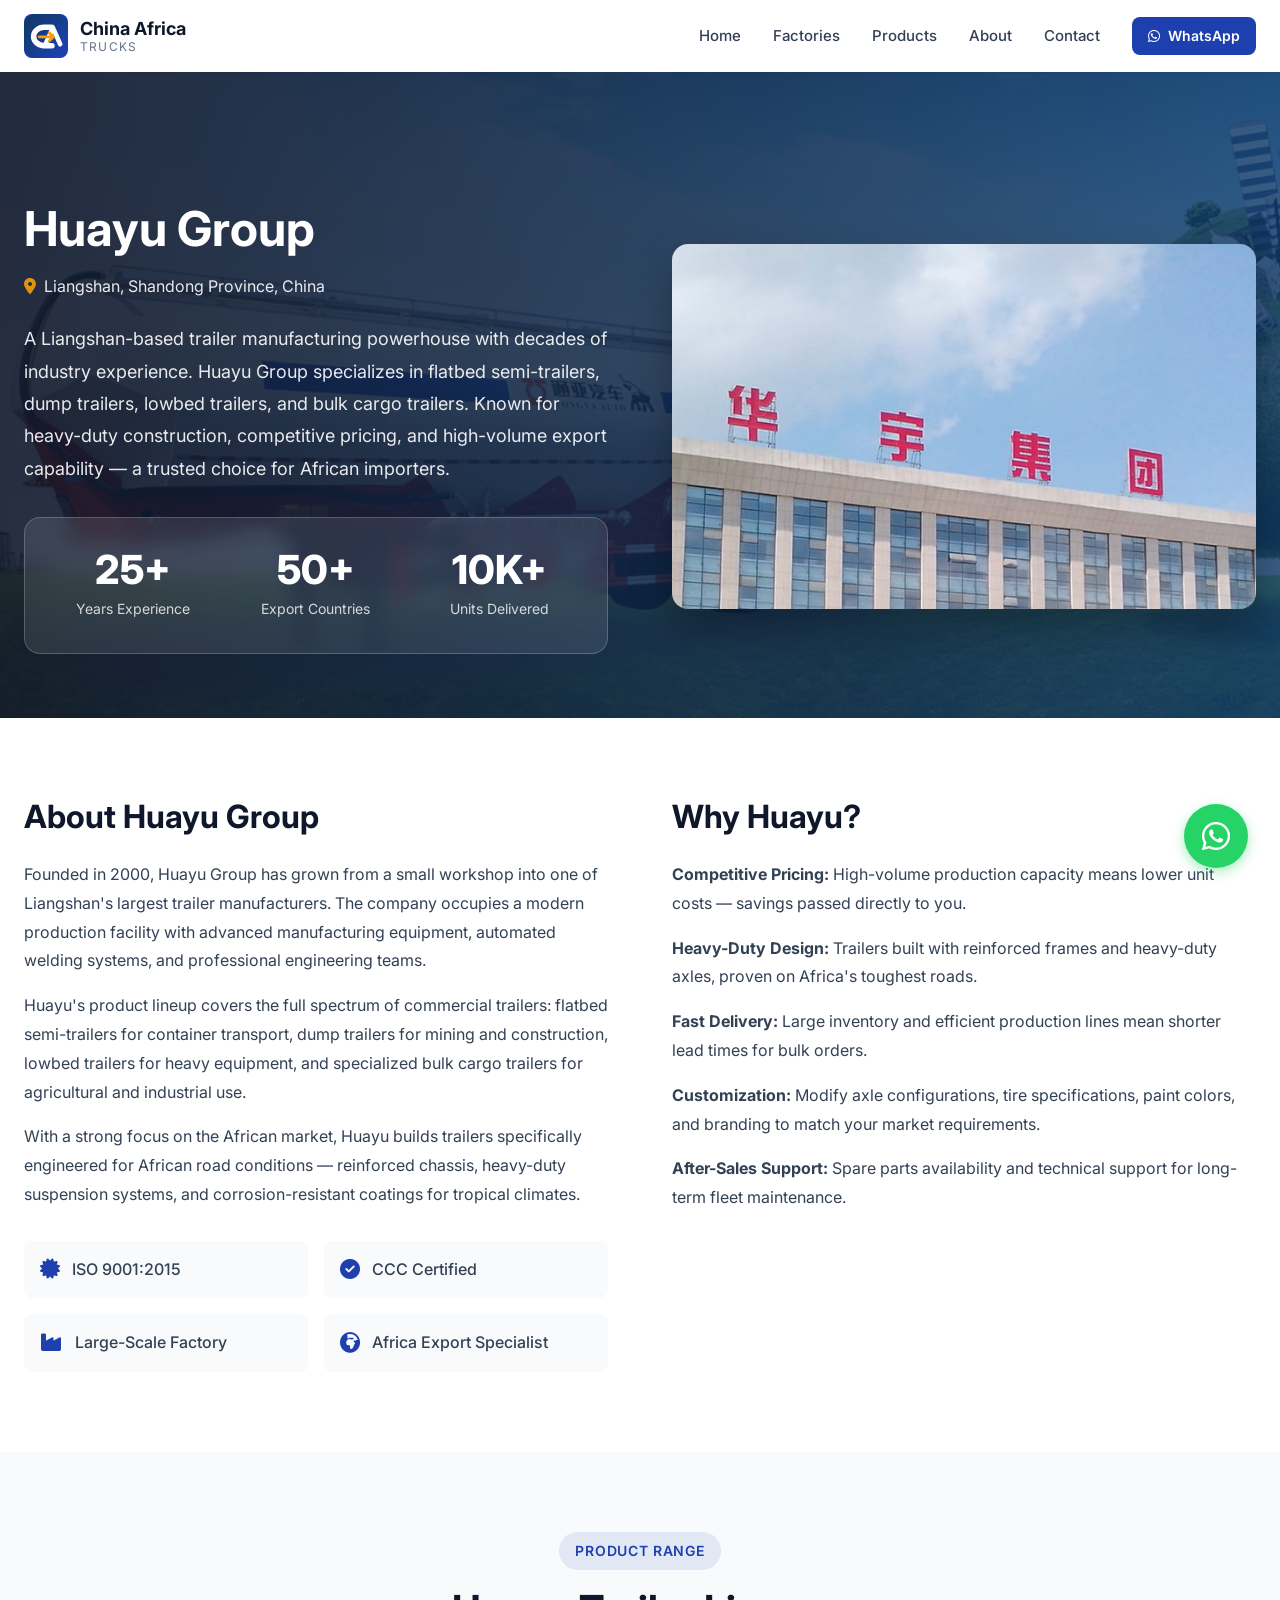
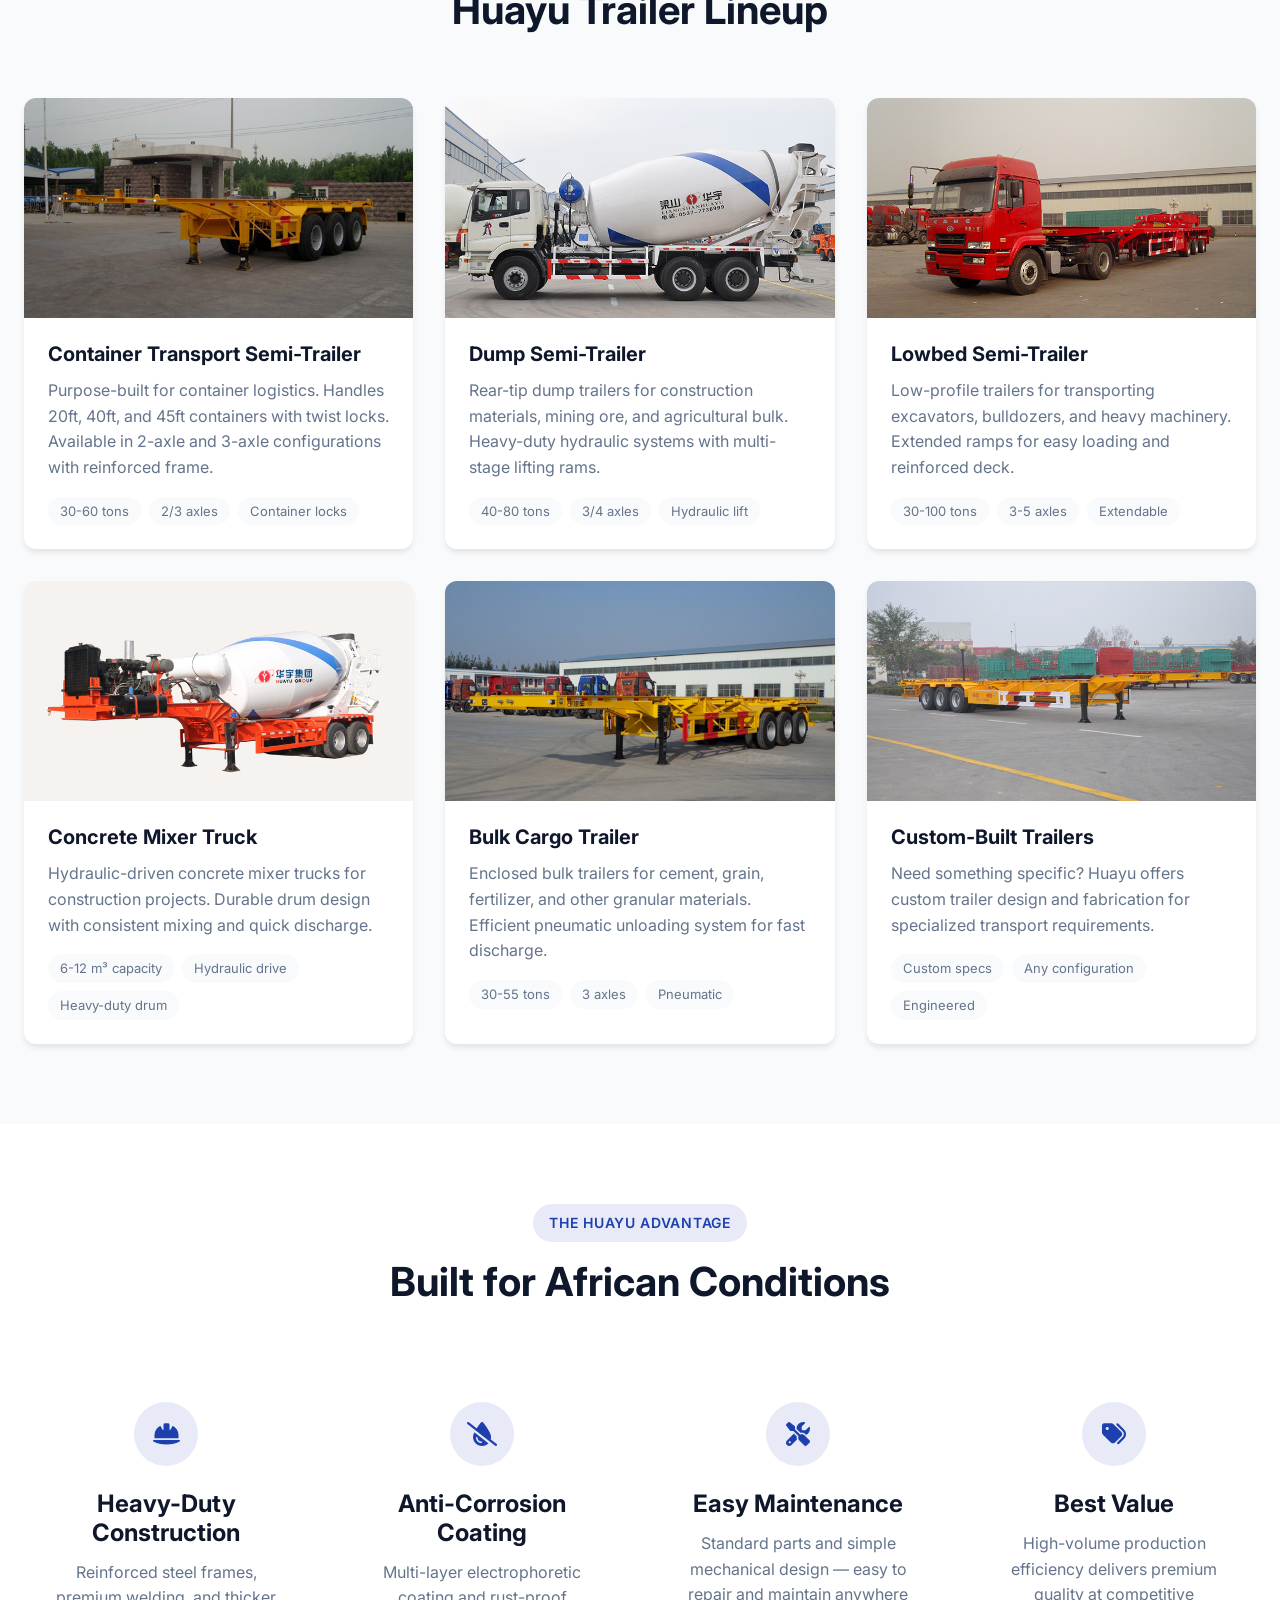
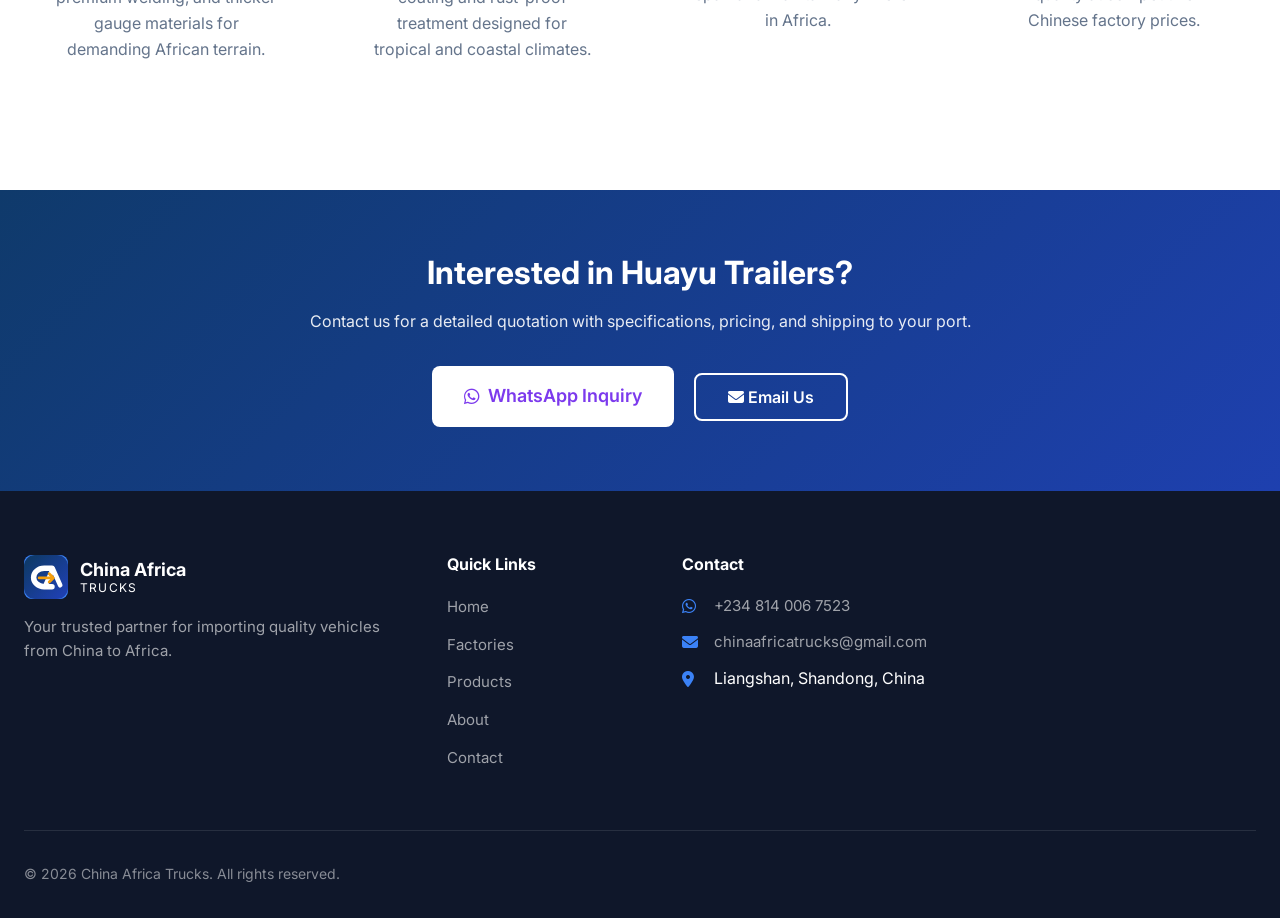
==== commit b5595b45: "Redesign export platform visuals" ====
--- a/factories/huayu.html
+++ b/factories/huayu.html
@@ -24,6 +24,7 @@
 
 <!-- Styles -->
 <link rel="stylesheet" href="../css/style.css">
+<link rel="icon" type="image/svg+xml" href="../assets/images/favicon.svg">
 
 <style>
 /* Factory Page Specific Styles */
@@ -336,7 +337,7 @@
 <div class="container">
 <div class="nav-wrapper">
 <a href="../" class="logo">
-<div class="logo-icon"><i class="fas fa-truck-moving"></i></div>
+<div class="logo-icon"><img src="../assets/images/favicon.svg" alt="" aria-hidden="true"></div>
 <div class="logo-text">
 <span class="logo-main">China Africa</span>
 <span class="logo-sub">Trucks</span>
@@ -392,7 +393,7 @@
 </div>
 </div>
 <div class="factory-hero-image">
-<img src="../assets/images/huayu/huayu-factory-view.png" alt="Huayu Group Factory" style="width:100%;height:auto" loading="lazy">
+<img src="../assets/images/huayu/huayu-factory-hero.jpg" alt="Huayu Group headquarters and factory" style="width:100%;height:auto" loading="lazy">
 </div>
 </div>
 </div>
@@ -581,7 +582,7 @@
 <div class="footer-grid">
 <div class="footer-brand">
 <a href="../" class="logo">
-<div class="logo-icon"><i class="fas fa-truck-moving"></i></div>
+<div class="logo-icon"><img src="../assets/images/favicon.svg" alt="" aria-hidden="true"></div>
 <div class="logo-text">
 <span class="logo-main">China Africa</span>
 <span class="logo-sub">Trucks</span>
--- a/css/style.css
+++ b/css/style.css
@@ -7,6 +7,8 @@
     --secondary: #f59e0b;
     --accent: #10b981;
     --whatsapp: #25d366;
+    --brand-navy: #0f3a6b;
+    --brand-steel: #475569;
     
     /* Text Colors */
     --text-dark: #0f172a;
@@ -275,6 +277,12 @@
     align-items: center;
     justify-content: center;
     font-size: 1.25rem;
+}
+
+.logo-icon img {
+    width: 100%;
+    height: 100%;
+    display: block;
 }
 
 .logo-text {
@@ -424,7 +432,7 @@
     align-items: center;
     justify-content: center;
     padding-top: 72px;
-    background: linear-gradient(135deg, #1e3a8a 0%, #1e40af 50%, #3b82f6 100%);
+    background: #0f172a url('../assets/images/tiktok-hd/banner1.jpg') center / cover no-repeat;
     overflow: hidden;
 }
 
@@ -437,9 +445,7 @@
 .hero-overlay {
     position: absolute;
     inset: 0;
-    background: url('data:image/svg+xml,<svg xmlns="http://www.w3.org/2000/svg" viewBox="0 0 100 100"><rect fill="none" width="100" height="100"/><path fill="rgba(255,255,255,0.03)" d="M0,50 Q25,30 50,50 T100,50 L100,100 L0,100 Z"/></svg>');
-    background-size: 100% auto;
-    animation: wave 20s linear infinite;
+    background: linear-gradient(90deg, rgba(15, 23, 42, 0.86) 0%, rgba(15, 23, 42, 0.66) 48%, rgba(15, 23, 42, 0.38) 100%);
 }
 
 .hero-pattern {
@@ -457,9 +463,9 @@
 .hero-content {
     position: relative;
     z-index: 1;
-    text-align: center;
-    color: white;
-    max-width: 900px;
+    text-align: left;
+    color: white;
+    max-width: 760px;
     padding: 2rem;
 }
 
@@ -494,14 +500,14 @@
     opacity: 0.9;
     margin-bottom: 2.5rem;
     max-width: 600px;
-    margin-left: auto;
-    margin-right: auto;
+    margin-left: 0;
+    margin-right: 0;
 }
 
 .hero-cta {
     display: flex;
     gap: 1rem;
-    justify-content: center;
+    justify-content: flex-start;
     margin-bottom: 4rem;
     flex-wrap: wrap;
 }
@@ -620,6 +626,12 @@
     justify-content: center;
 }
 
+.factory-image img {
+    width: 100%;
+    height: 100%;
+    object-fit: cover;
+}
+
 .factory-badge {
     position: absolute;
     top: 1rem;
@@ -631,6 +643,11 @@
     font-weight: 600;
     border-radius: var(--radius-full);
     text-transform: uppercase;
+}
+
+.factory-badge-alt {
+    background: var(--secondary);
+    color: var(--text-dark);
 }
 
 .factory-placeholder {
@@ -721,10 +738,13 @@
 }
 
 .category-card {
-    display: flex;
+    display: grid;
+    grid-template-columns: 132px 56px 1fr;
+    align-items: center;
+    gap: 1rem;
     background: white;
     border-radius: var(--radius-lg);
-    padding: 1.5rem;
+    padding: 0;
     box-shadow: var(--shadow-sm);
     border: 1px solid var(--border-light);
     transition: all var(--transition-base);
@@ -749,11 +769,14 @@
     align-items: center;
     justify-content: center;
     font-size: 1.5rem;
-    margin-right: 1rem;
+    margin-right: 0;
+    position: relative;
+    z-index: 1;
 }
 
 .category-content {
     flex: 1;
+    padding: 1.25rem 1.25rem 1.25rem 0;
 }
 
 .category-content h3 {
@@ -786,7 +809,26 @@
 }
 
 .category-image {
-    display: none;
+    display: block;
+    height: 100%;
+    min-height: 154px;
+    overflow: hidden;
+    border-radius: var(--radius-lg) 0 0 var(--radius-lg);
+    background: linear-gradient(135deg, var(--brand-navy), var(--primary));
+}
+
+.category-image img {
+    width: 100%;
+    height: 100%;
+    object-fit: cover;
+}
+
+.category-placeholder {
+    display: flex;
+    align-items: center;
+    justify-content: center;
+    color: rgba(255, 255, 255, 0.84);
+    font-size: 3rem;
 }
 
 /* Features Section */
@@ -1366,6 +1408,7 @@
     .hero {
         min-height: auto;
         padding: 6rem 0 4rem;
+        background-position: center;
     }
     
     .hero-title {
@@ -1419,6 +1462,25 @@
     .categories-grid {
         grid-template-columns: 1fr;
         gap: 1rem;
+    }
+
+    .category-card {
+        grid-template-columns: 96px 44px 1fr;
+        gap: 0.75rem;
+    }
+
+    .category-image {
+        min-height: 138px;
+    }
+
+    .category-icon {
+        width: 44px;
+        height: 44px;
+        font-size: 1.125rem;
+    }
+
+    .category-content {
+        padding: 1rem 1rem 1rem 0;
     }
     
     .features-grid {
@@ -1593,4 +1655,91 @@
 
 ::-webkit-scrollbar-thumb:hover {
     background: var(--text-light);
-}+}
+
+/* Unified export-platform visual refresh */
+.product-hero,
+.factory-hero {
+    background:
+        linear-gradient(90deg, rgba(15, 23, 42, 0.9), rgba(15, 58, 107, 0.82)),
+        url('../assets/images/tiktok-hd/banner2.jpg') center / cover no-repeat !important;
+}
+
+.product-hero-image img,
+.factory-hero-image img {
+    width: 100% !important;
+    aspect-ratio: 16 / 10;
+    height: auto !important;
+    object-fit: cover;
+    border-radius: var(--radius-xl) !important;
+}
+
+.product-hero-text .product-badge i,
+.factory-hero-text .location i,
+.specs-section h2 i,
+.manufacturers-section h2 i,
+.features-section h2 i,
+.related-section h2 i {
+    color: var(--secondary) !important;
+}
+
+.specs-table th,
+.cta-section {
+    background: linear-gradient(135deg, var(--brand-navy), var(--primary)) !important;
+}
+
+.manufacturer-card .m-icon,
+.feature-card .f-icon,
+.adv-card .adv-icon {
+    background: rgba(30, 64, 175, 0.1) !important;
+    color: var(--primary) !important;
+}
+
+.related-card .r-icon {
+    background: var(--primary) !important;
+}
+
+.product-card,
+.manufacturer-card,
+.feature-card,
+.related-card,
+.factory-card {
+    border-radius: var(--radius-lg) !important;
+}
+
+.product-image {
+    background: linear-gradient(135deg, var(--brand-navy), var(--primary)) !important;
+}
+
+.product-image img {
+    width: 100%;
+    height: 100%;
+    object-fit: cover;
+}
+
+.branded-placeholder {
+    min-height: 320px;
+    background:
+        linear-gradient(135deg, rgba(15, 58, 107, 0.94), rgba(30, 64, 175, 0.9)),
+        radial-gradient(circle at 20% 20%, rgba(245, 158, 11, 0.28), transparent 32%) !important;
+    border: 1px solid rgba(255, 255, 255, 0.22) !important;
+    color: rgba(255, 255, 255, 0.82) !important;
+    text-align: center;
+    padding: 2rem;
+}
+
+.gallery-placeholder-card {
+    background: linear-gradient(135deg, var(--brand-navy), var(--primary));
+    color: white;
+    display: flex !important;
+    flex-direction: column;
+    align-items: center;
+    justify-content: center;
+    gap: 0.75rem;
+    min-height: 120px;
+}
+
+.gallery-placeholder-card i {
+    font-size: 2.25rem;
+    color: var(--secondary);
+}
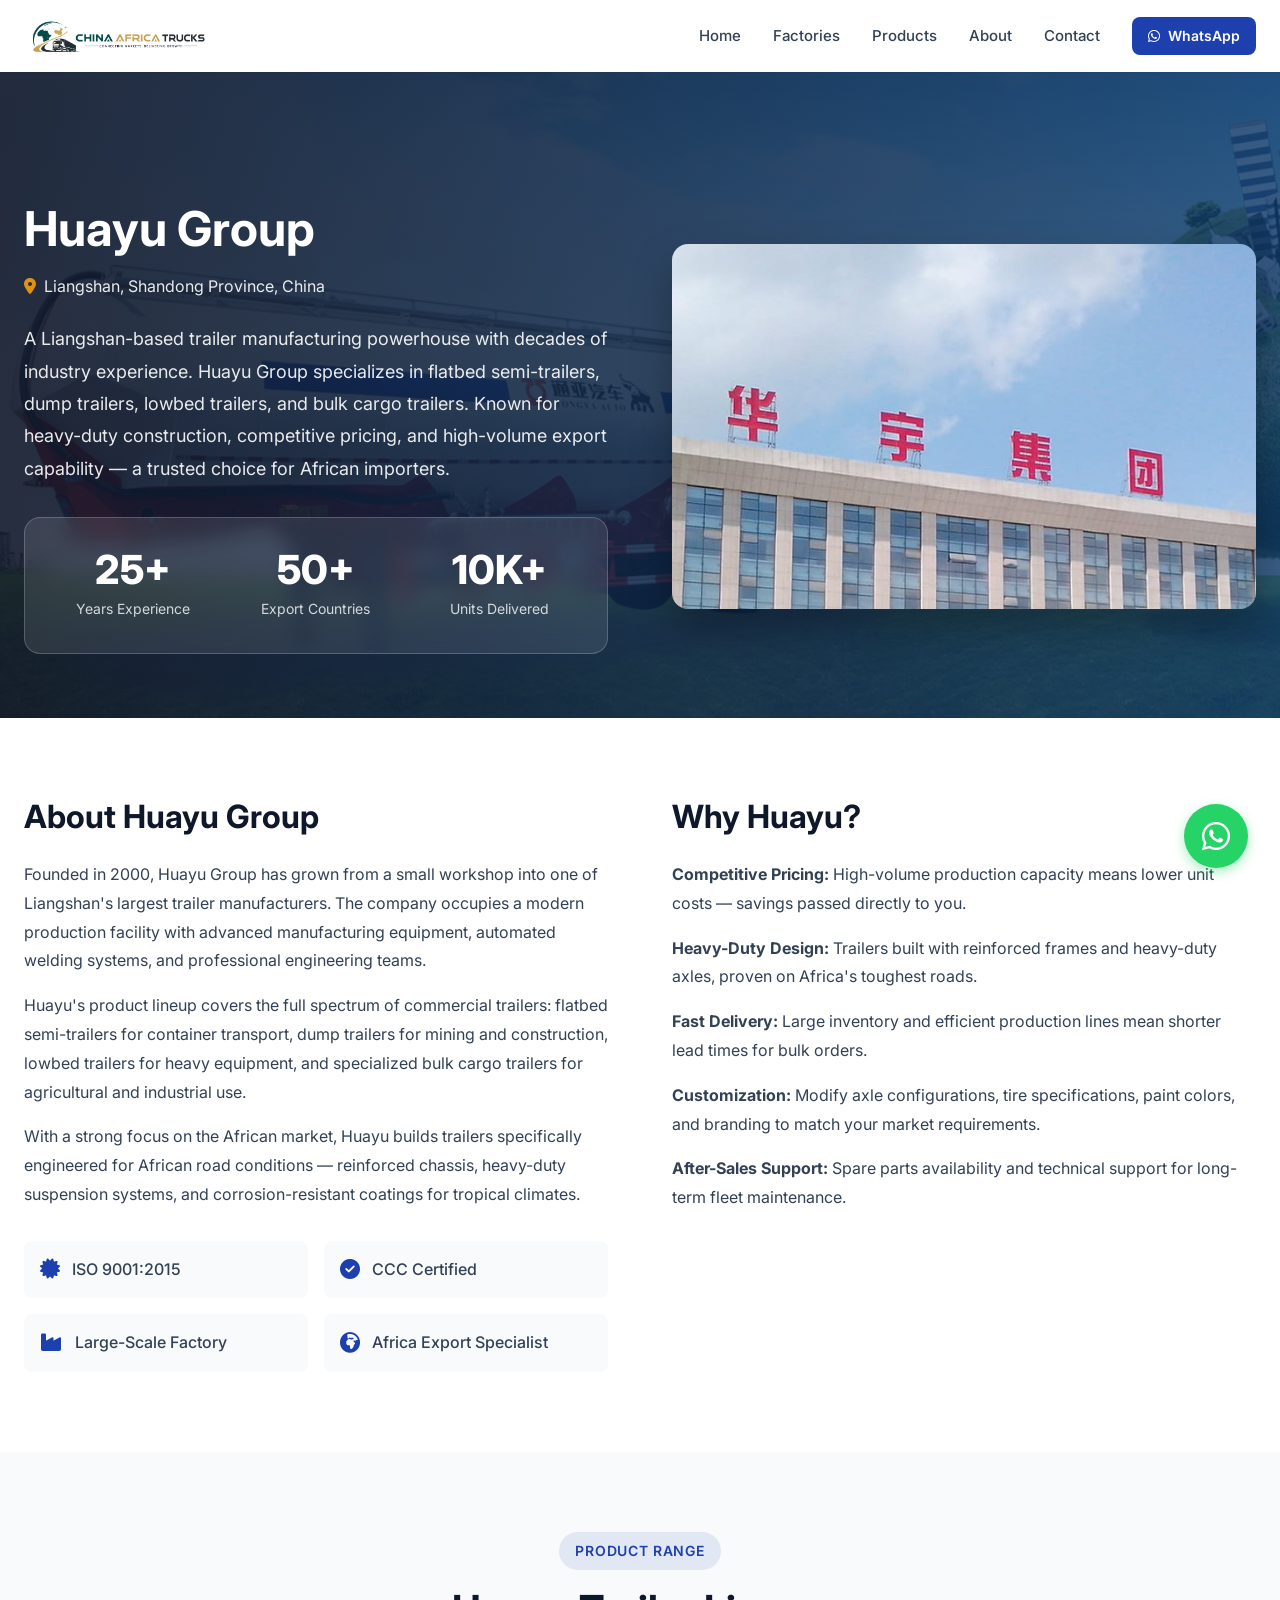
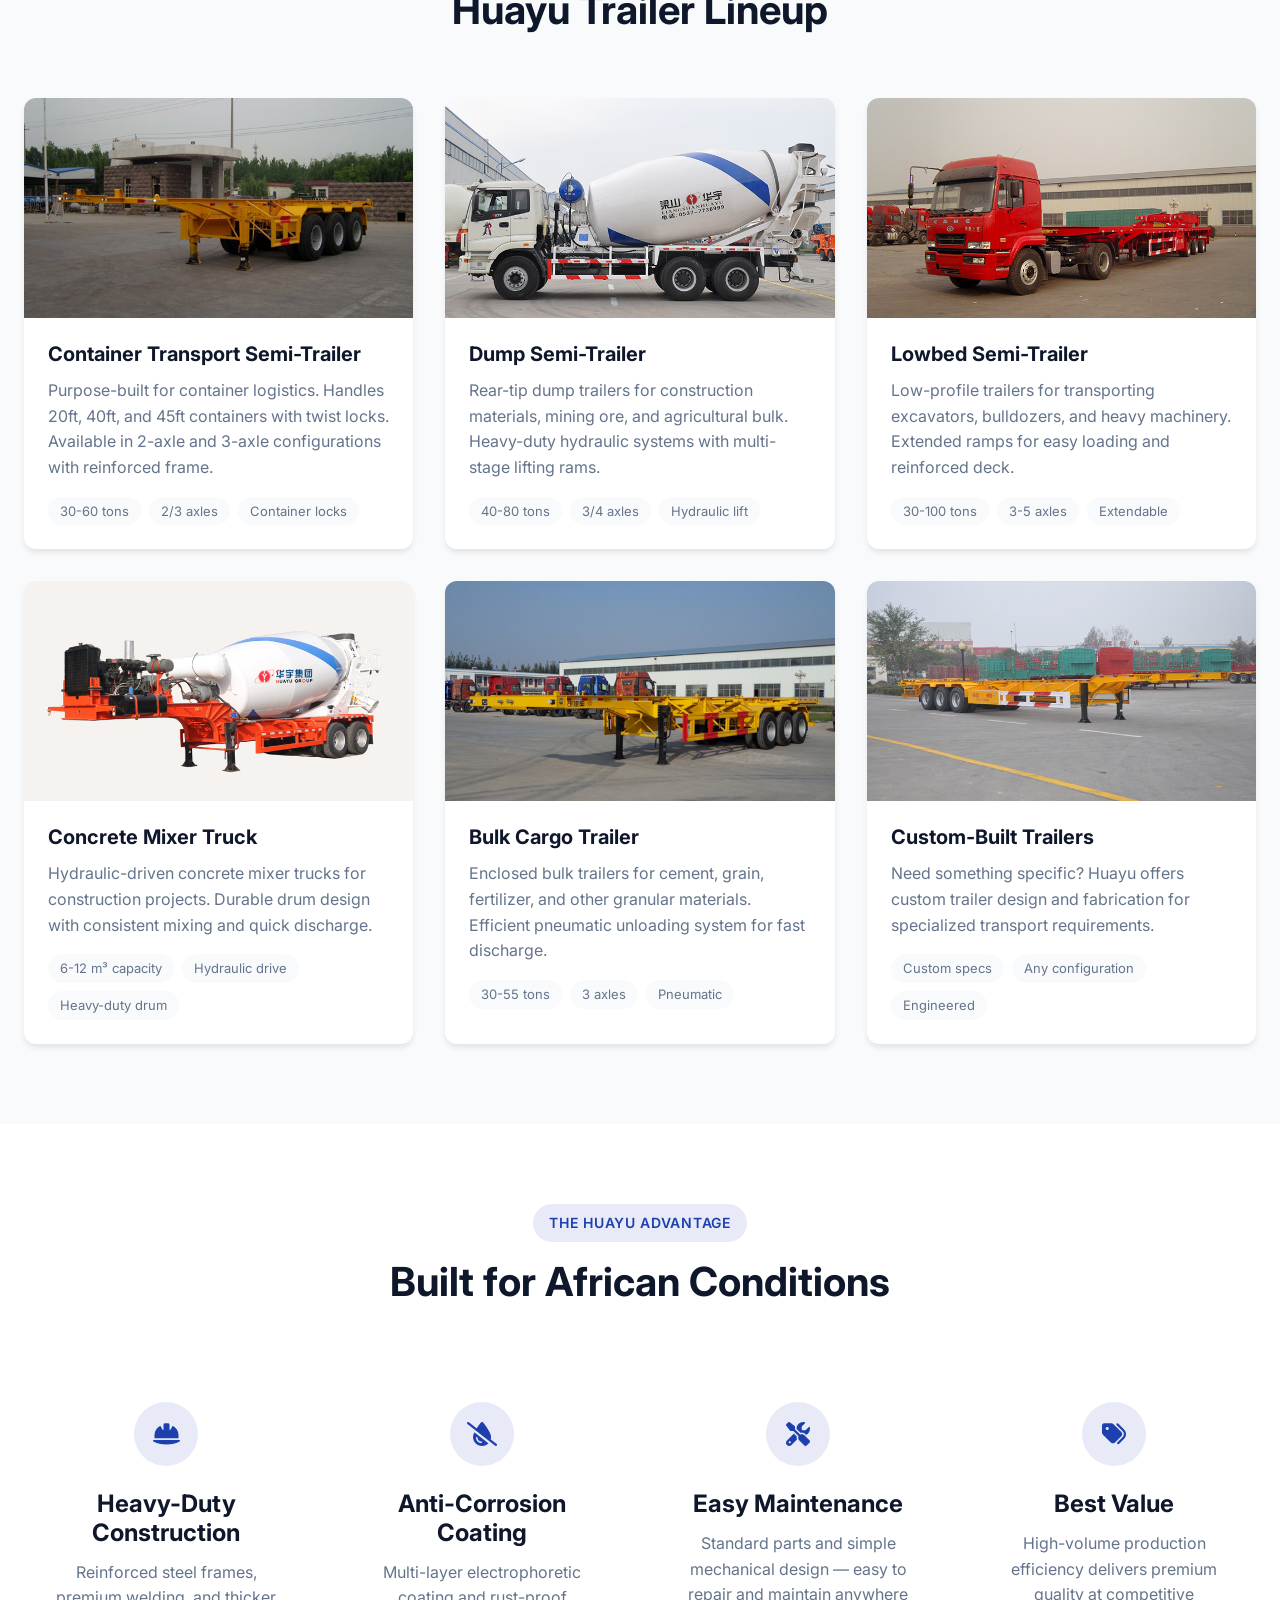
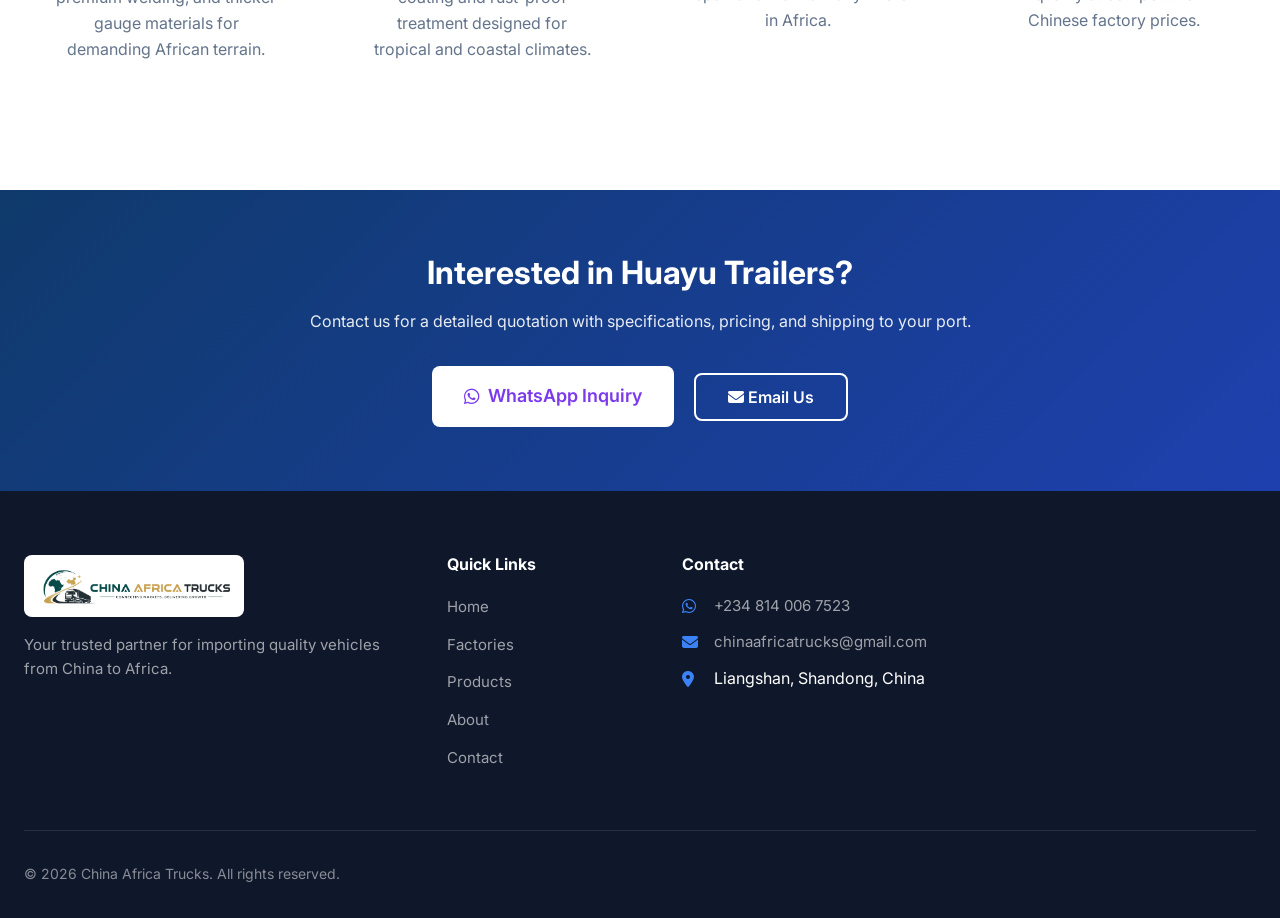
==== commit 07588473: "Refresh product catalogue and site experience" ====
--- a/factories/huayu.html
+++ b/factories/huayu.html
@@ -24,7 +24,7 @@
 
 <!-- Styles -->
 <link rel="stylesheet" href="../css/style.css">
-<link rel="icon" type="image/svg+xml" href="../assets/images/favicon.svg">
+<link rel="icon" type="image/png" href="../assets/images/site-logo-transparent.png">
 
 <style>
 /* Factory Page Specific Styles */
@@ -337,11 +337,7 @@
 <div class="container">
 <div class="nav-wrapper">
 <a href="../" class="logo">
-<div class="logo-icon"><img src="../assets/images/favicon.svg" alt="" aria-hidden="true"></div>
-<div class="logo-text">
-<span class="logo-main">China Africa</span>
-<span class="logo-sub">Trucks</span>
-</div>
+<img class="logo-image" src="../assets/images/site-logo-wide-transparent.png" alt="China Africa Trucks">
 </a>
 <div class="nav-menu" id="navMenu">
 <ul class="nav-links">
@@ -582,11 +578,7 @@
 <div class="footer-grid">
 <div class="footer-brand">
 <a href="../" class="logo">
-<div class="logo-icon"><img src="../assets/images/favicon.svg" alt="" aria-hidden="true"></div>
-<div class="logo-text">
-<span class="logo-main">China Africa</span>
-<span class="logo-sub">Trucks</span>
-</div>
+<img class="logo-image" src="../assets/images/site-logo-wide-transparent.png" alt="China Africa Trucks">
 </a>
 <p class="footer-tagline">Your trusted partner for importing quality vehicles from China to Africa.</p>
 </div>
--- a/css/style.css
+++ b/css/style.css
@@ -265,6 +265,14 @@
     align-items: center;
     gap: 0.75rem;
     text-decoration: none;
+}
+
+.logo-image {
+    display: block;
+    width: auto;
+    height: 46px;
+    max-width: 220px;
+    object-fit: contain;
 }
 
 .logo-icon {
@@ -1154,7 +1162,15 @@
 }
 
 .footer-brand .logo {
+    width: fit-content;
     margin-bottom: 1rem;
+    padding: 0.375rem 0.625rem;
+    background: white;
+    border-radius: var(--radius-md);
+}
+
+.footer-brand .logo-image {
+    height: 50px;
 }
 
 .footer-brand .logo-icon {
@@ -1341,6 +1357,11 @@
     
     .section-header {
         margin-bottom: 2rem;
+    }
+
+    .logo-image {
+        height: 42px;
+        max-width: 180px;
     }
     
     .nav-menu {
@@ -1551,6 +1572,11 @@
 }
 
 @media (max-width: 480px) {
+    .logo-image {
+        height: 38px;
+        max-width: 160px;
+    }
+
     .hero-stats {
         grid-template-columns: 1fr;
     }
